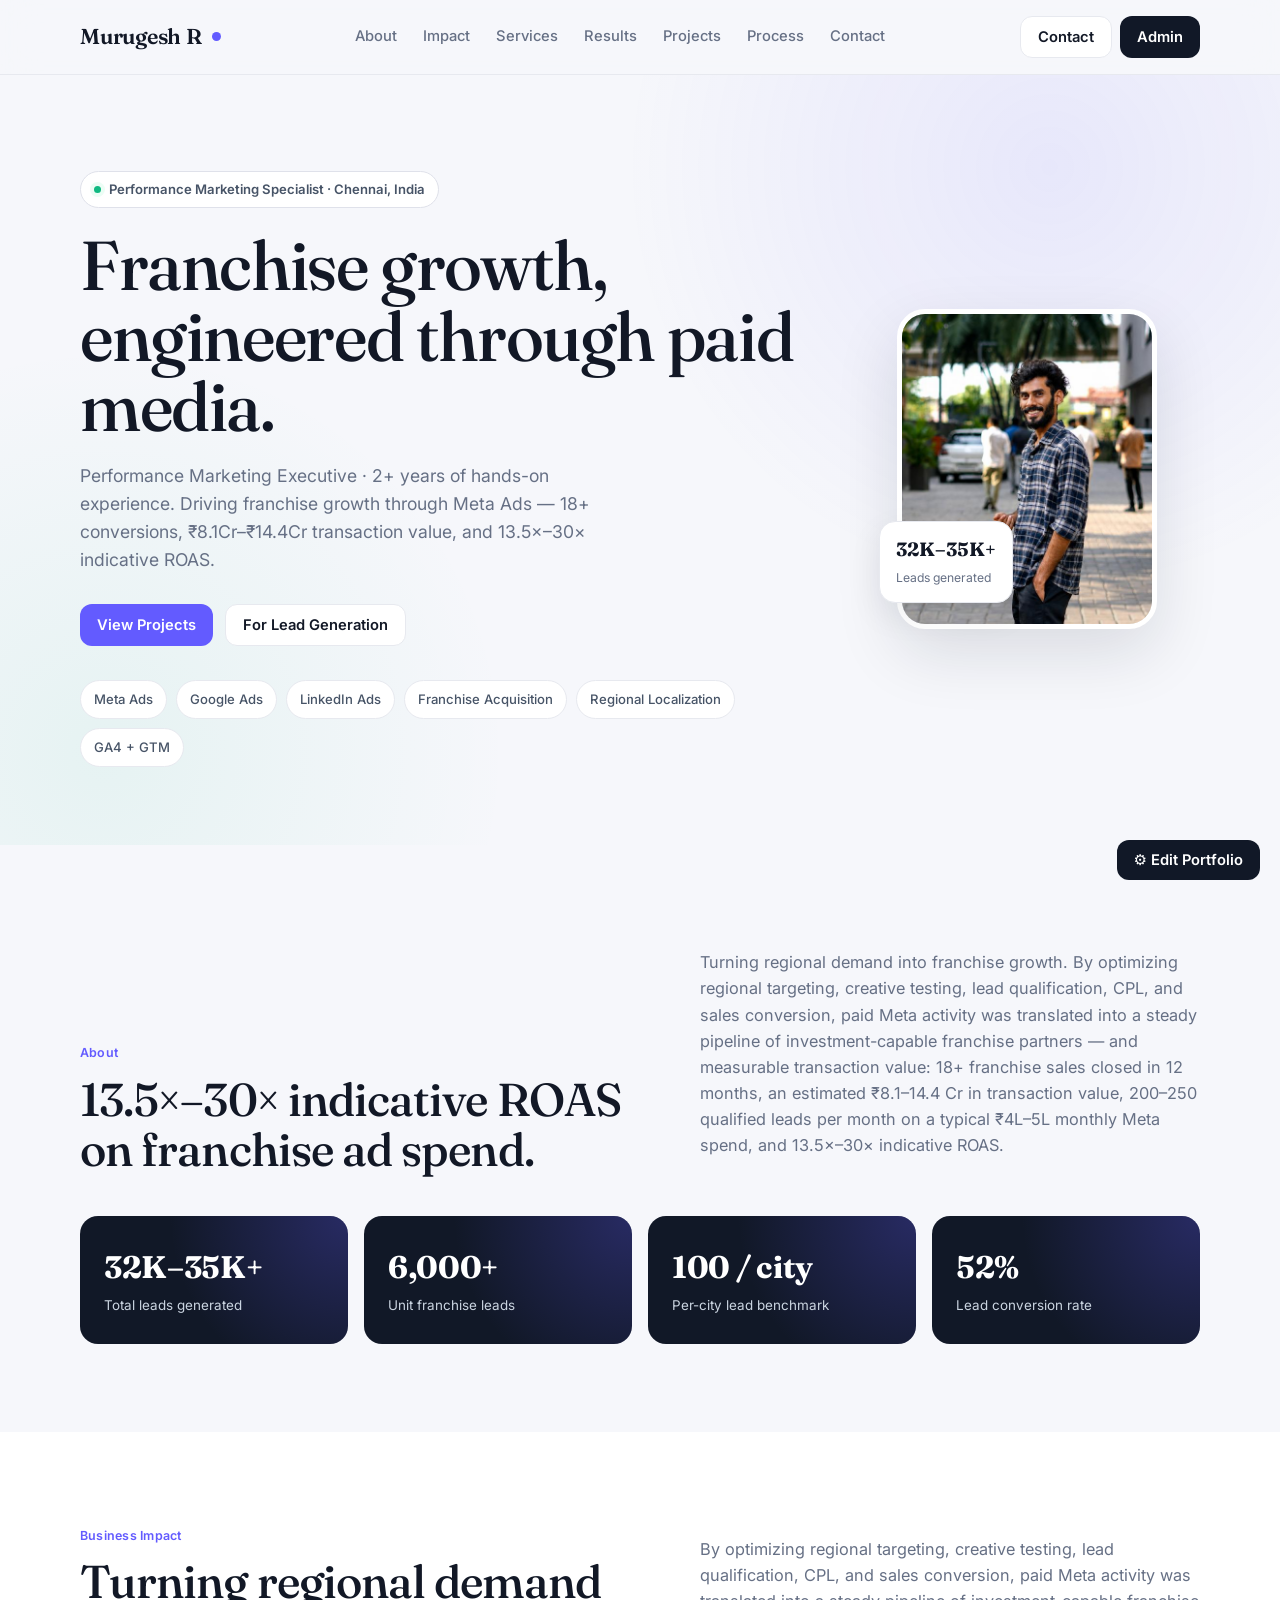
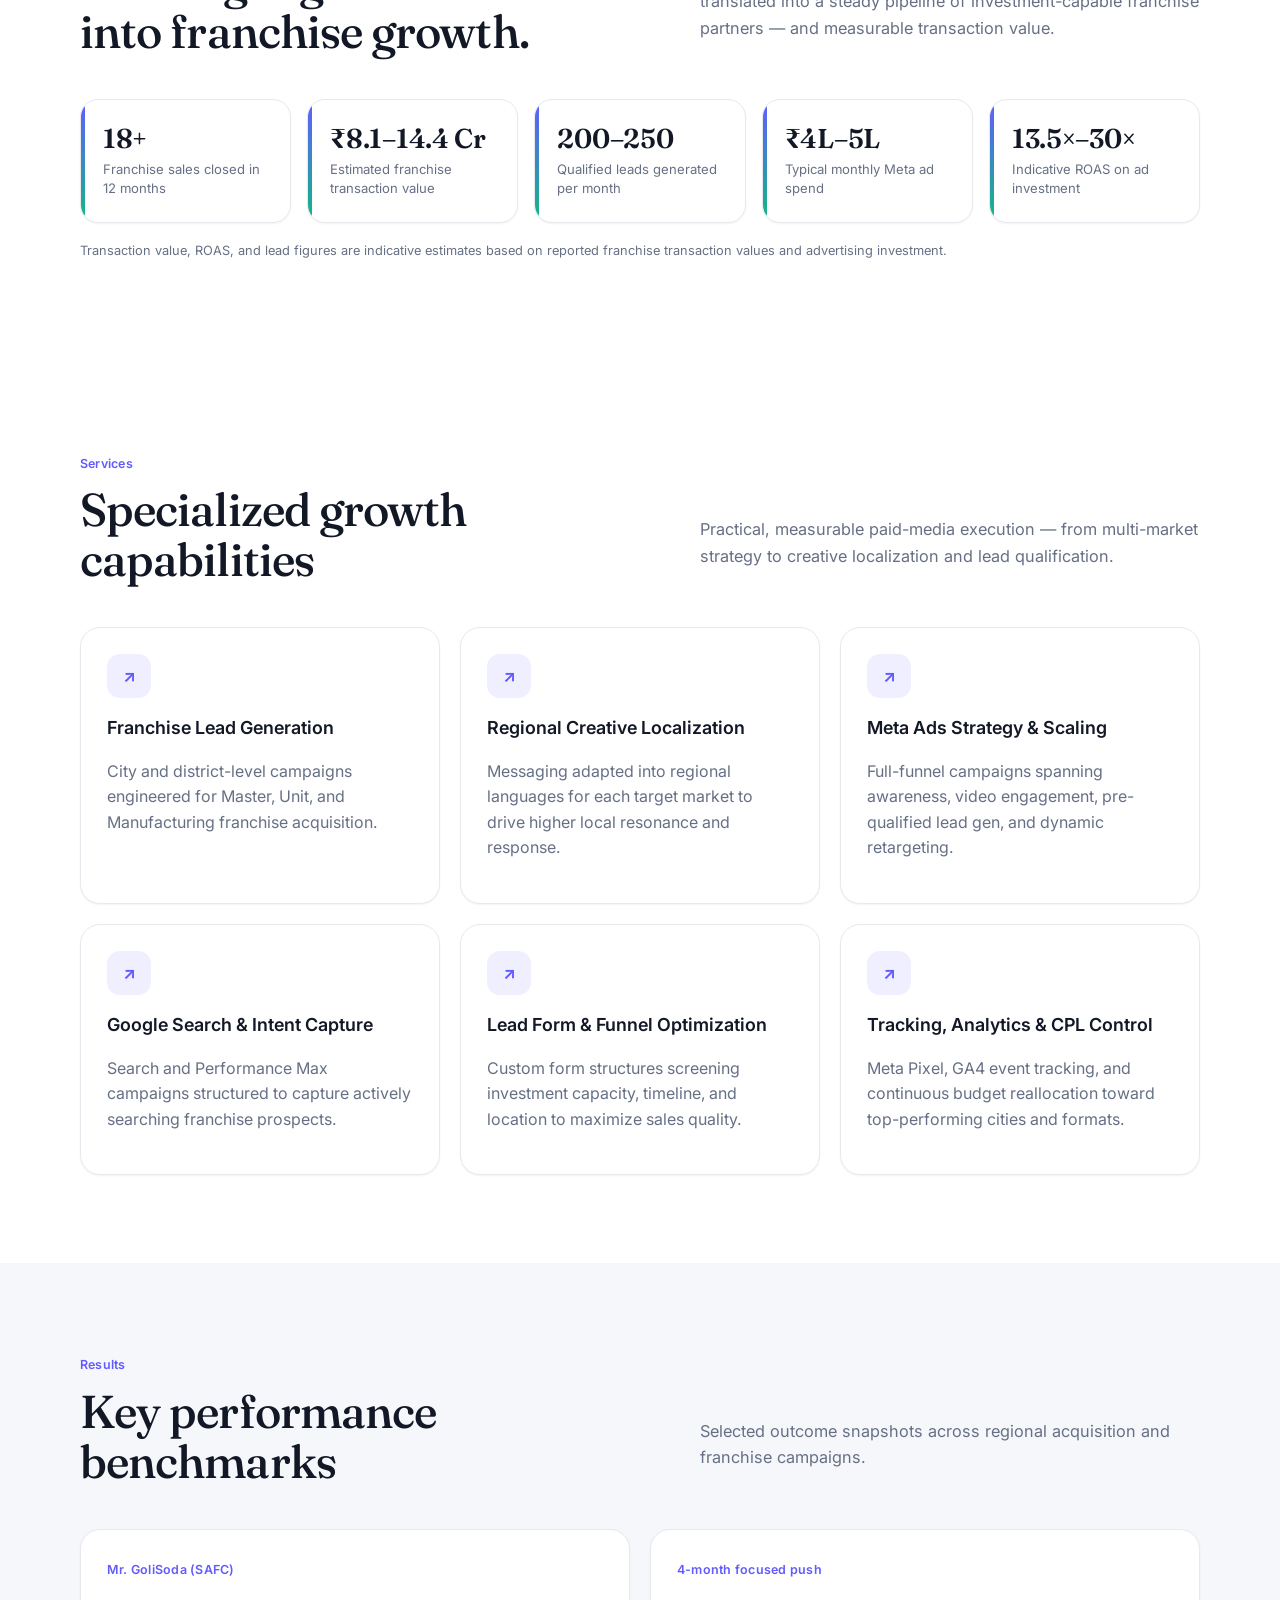
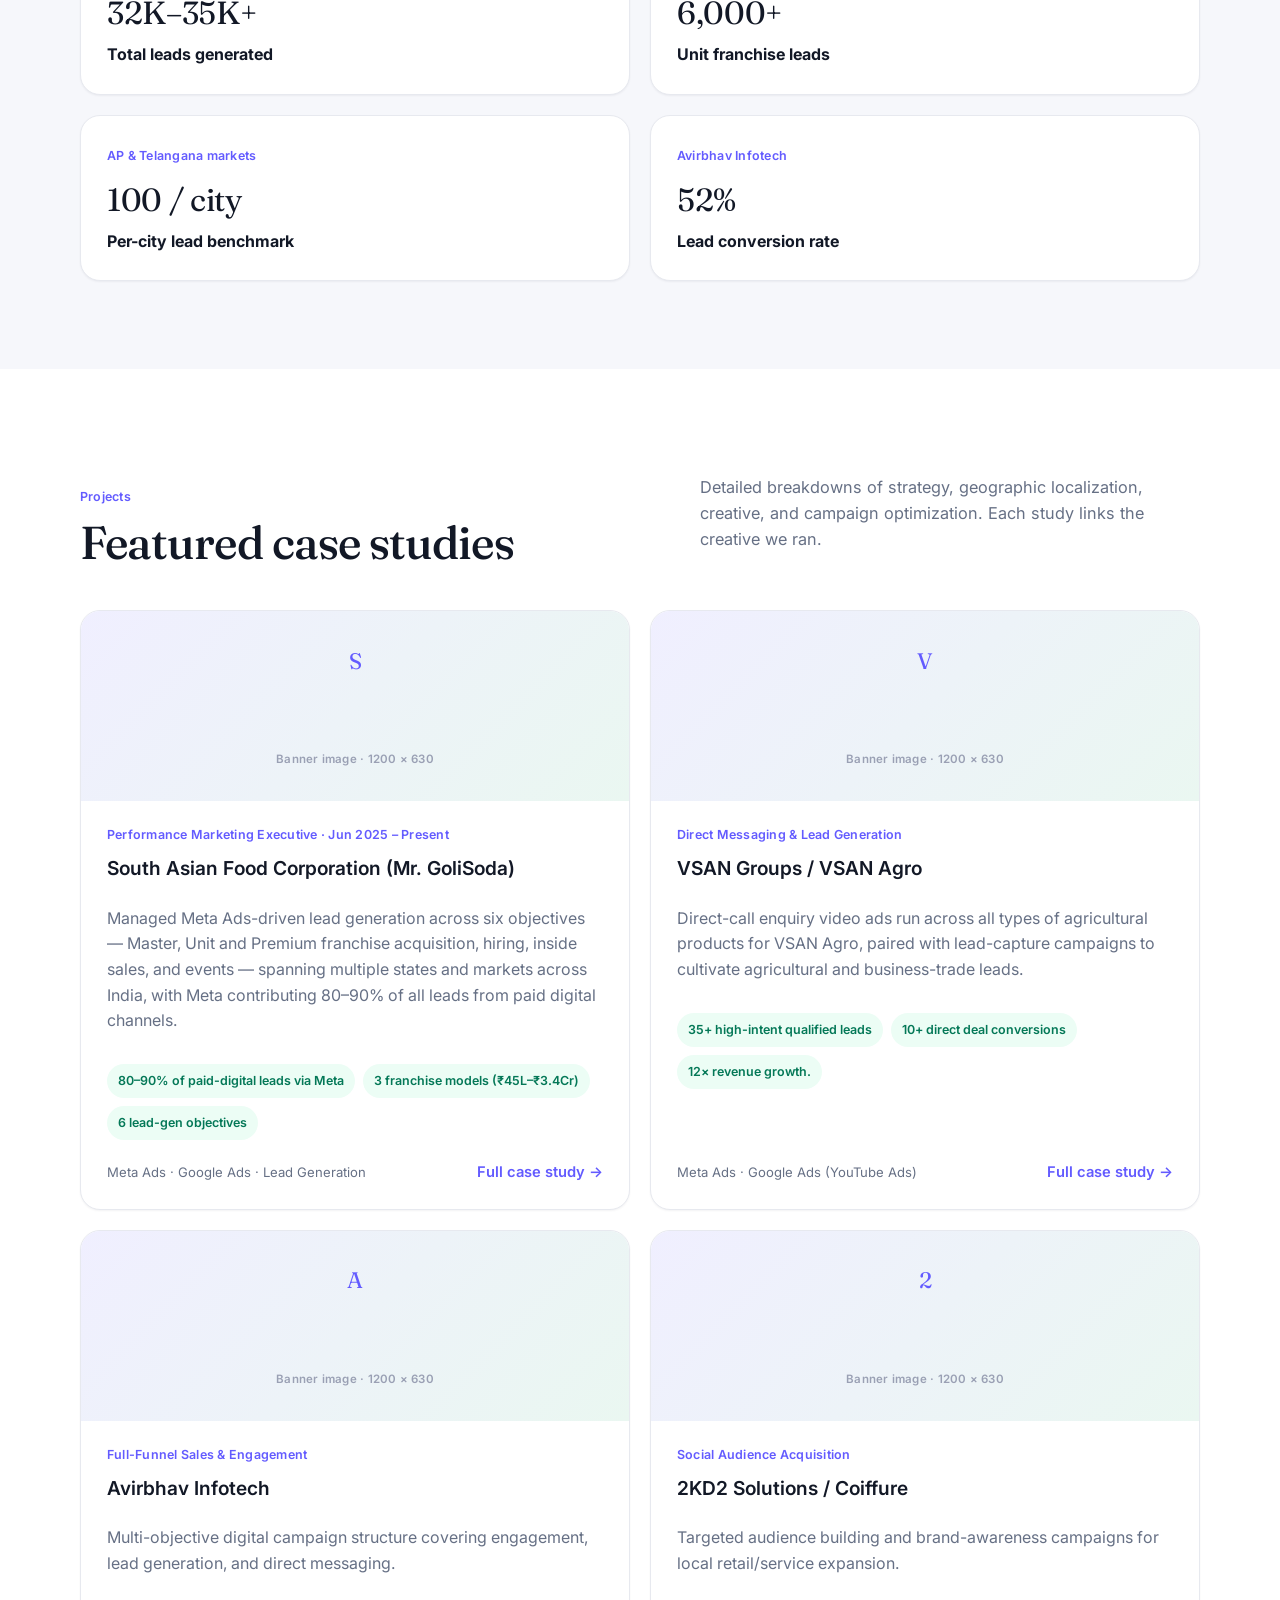
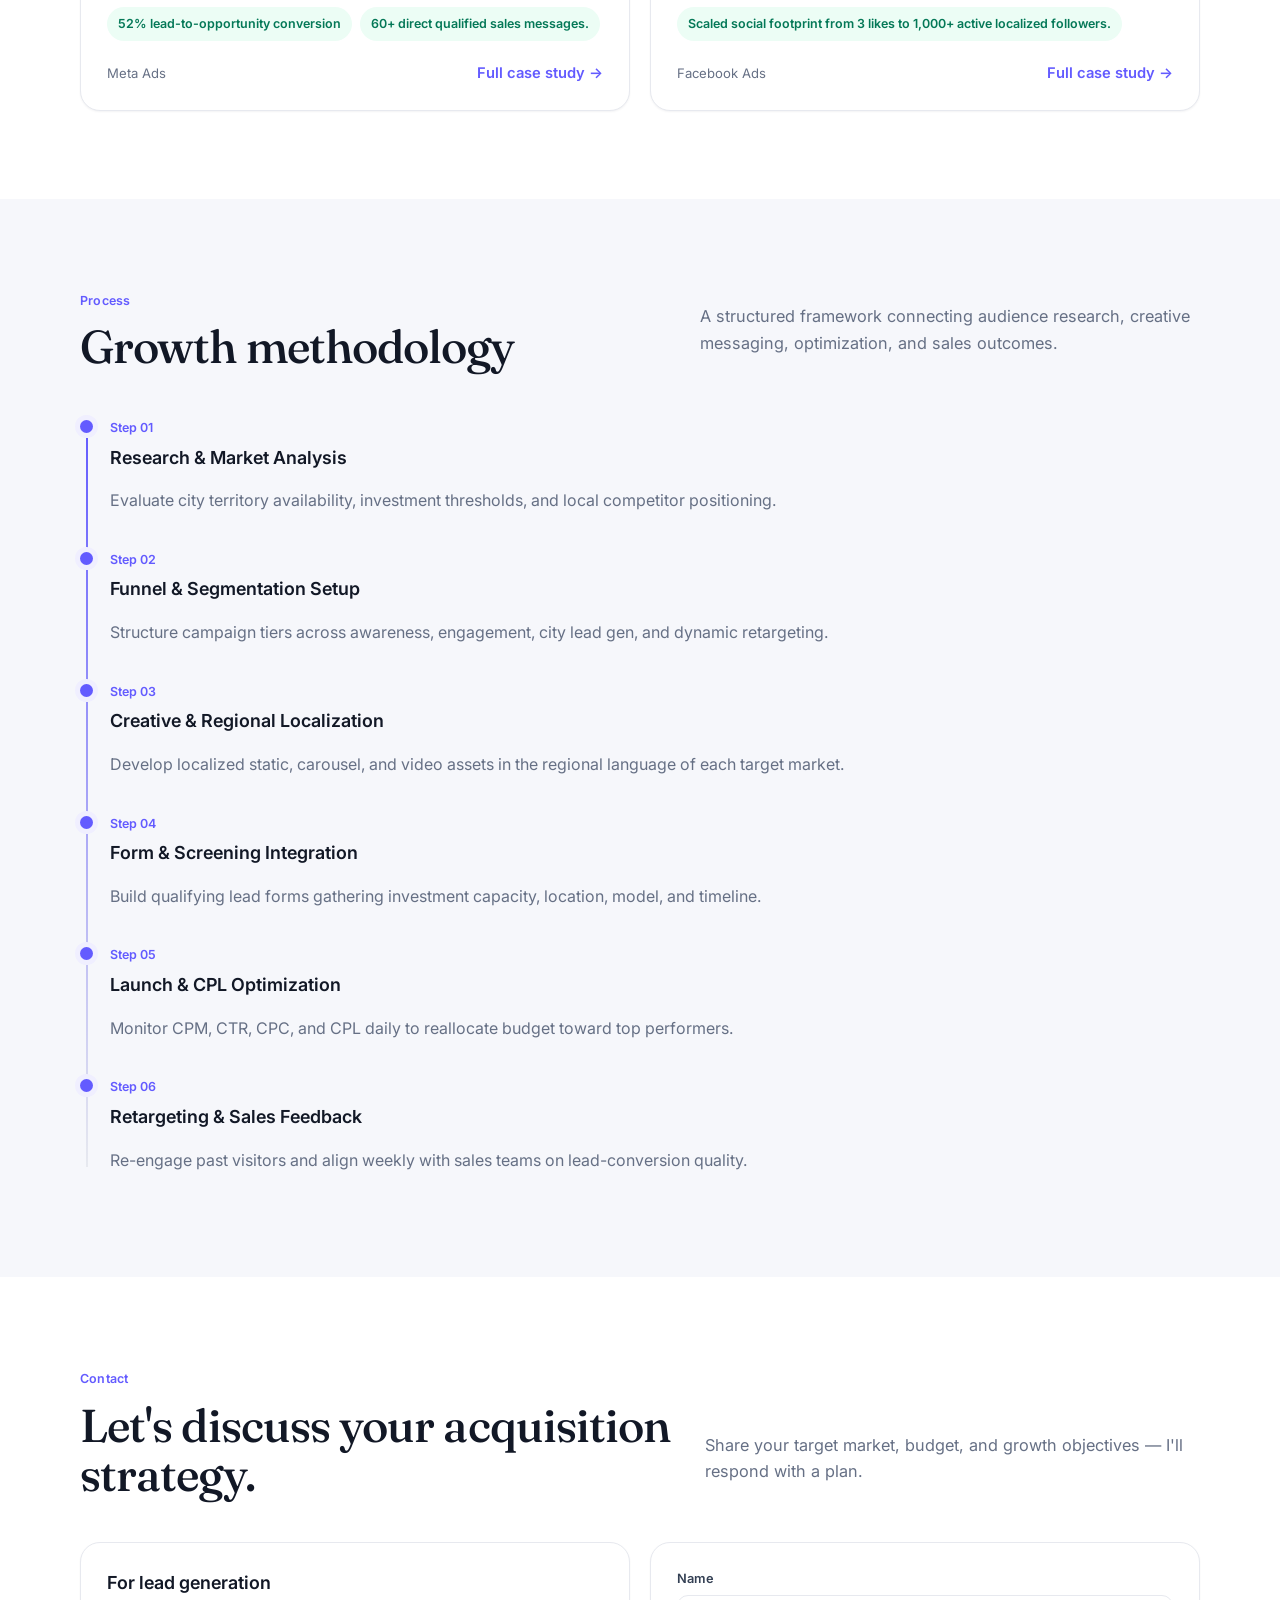
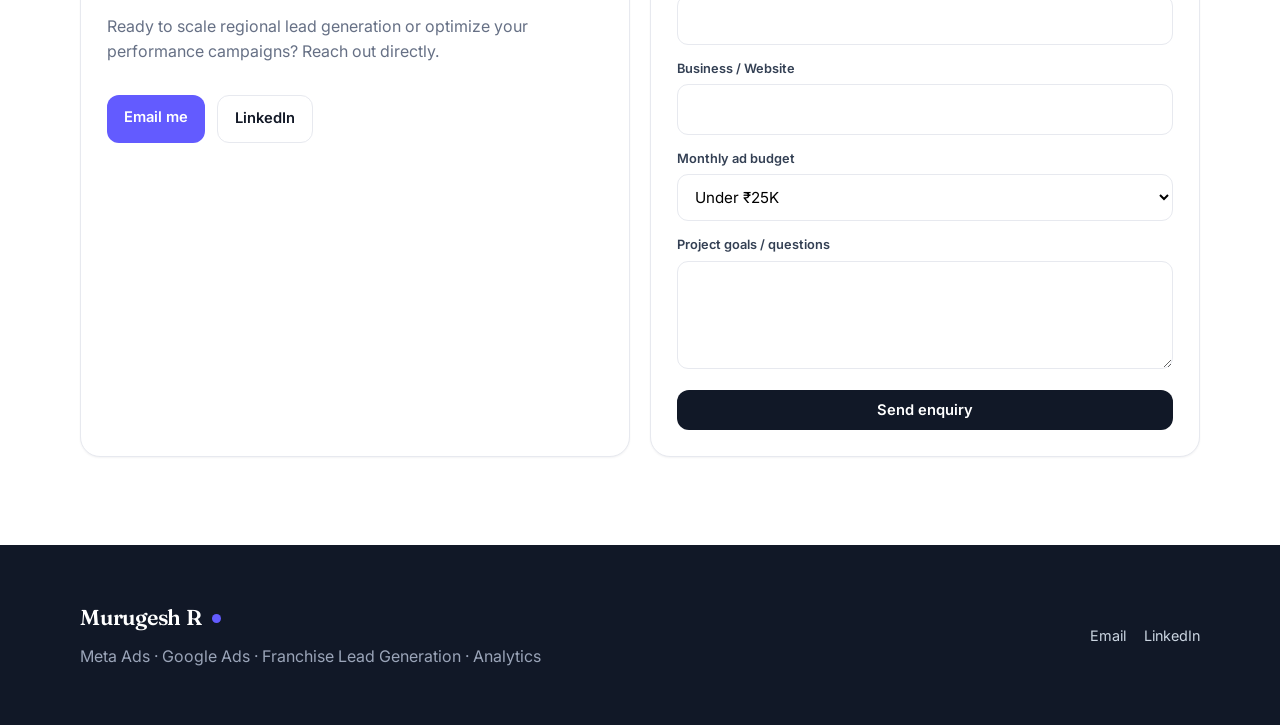
==== murugesh-portfolio.html @ 8fbdcf16 "Initial portfolio commit" ====
<!DOCTYPE html>
<html lang="en">
<head>
<meta charset="UTF-8">
<meta name="viewport" content="width=device-width, initial-scale=1.0">
<meta name="description" content="Murugesh R — Performance Marketing Specialist. Meta Ads, Google Ads, franchise lead generation, and analytics across South Asian markets.">
<title>Murugesh R — Performance Marketing Specialist</title>
<link rel="preconnect" href="https://fonts.googleapis.com">
<link rel="preconnect" href="https://fonts.gstatic.com" crossorigin>
<link href="https://fonts.googleapis.com/css2?family=Fraunces:opsz,wght@9..144,400;9..144,500;9..144,600&family=Inter:wght@400;500;600;700&display=swap" rel="stylesheet">
<style>
:root {
  --bg: #f6f7fb;
  --card: #ffffff;
  --text: #121826;
  --muted: #667085;
  --line: #e7e9ef;
  --accent: #635bff;
  --accent-soft: #f0efff;
  --accent2: #10b981;
  --accent2-soft: #ecfdf5;
  --dark: #111827;
  --shadow-sm: 0 1px 2px rgba(16,24,40,.05);
  --shadow: 0 12px 34px rgba(16,24,40,.07);
  --shadow-lg: 0 24px 64px rgba(16,24,40,.12);
  --radius: 20px;
  --radius-lg: 26px;
  --display: "Fraunces", Georgia, "Times New Roman", serif;
  --sans: "Inter", ui-sans-serif, system-ui, -apple-system, BlinkMacSystemFont, "Segoe UI", sans-serif;
}
* { box-sizing: border-box; }
html { scroll-behavior: smooth; }
body {
  margin: 0;
  font-family: var(--sans);
  background: var(--bg);
  color: var(--text);
  line-height: 1.6;
  -webkit-font-smoothing: antialiased;
  text-rendering: optimizeLegibility;
}
a { text-decoration: none; color: inherit; }
img { max-width: 100%; }
.container { width: min(1120px, 92%); margin: auto; }

/* ---------- Nav ---------- */
.nav { position: sticky; top: 0; z-index: 50; background: rgba(246,247,251,.82); backdrop-filter: blur(18px); -webkit-backdrop-filter: blur(18px); border-bottom: 1px solid var(--line); }
.navin { height: 74px; display: flex; align-items: center; justify-content: space-between; }
.brand { font-family: var(--display); font-weight: 600; font-size: 1.35rem; letter-spacing: -.01em; display: flex; align-items: center; gap: 10px; }
.brand .dot { width: 9px; height: 9px; border-radius: 50%; background: var(--accent); display: inline-block; }
.links { display: flex; gap: 26px; font-size: .92rem; color: var(--muted); font-weight: 500; }
.links a { position: relative; padding: 4px 0; }
.links a:hover { color: var(--text); }
.actions { display: flex; gap: 8px; }
.btn { border: 0; border-radius: 12px; padding: 11px 17px; font-weight: 600; font-size: .92rem; cursor: pointer; transition: transform .18s ease, box-shadow .18s ease, background .18s ease; font-family: var(--sans); }
.btn:active { transform: translateY(0); }
.primary { background: var(--dark); color: #fff; }
.primary:hover { transform: translateY(-2px); box-shadow: var(--shadow); }
.secondary { background: #fff; border: 1px solid var(--line); color: var(--text); }
.secondary:hover { border-color: #cfd3dd; transform: translateY(-2px); }
.accentbtn { background: var(--accent); color: #fff; }
.accentbtn:hover { transform: translateY(-2px); box-shadow: 0 10px 24px rgba(99,91,255,.28); }

/* ---------- Hero ---------- */
.hero { padding: 96px 0 78px; background:
  radial-gradient(circle at 82% 12%, rgba(99,91,255,.10), transparent 34%),
  radial-gradient(circle at 8% 88%, rgba(16,185,129,.07), transparent 30%); }
.hero-grid { display: grid; grid-template-columns: 1.35fr .65fr; gap: 54px; align-items: center; }
.eyebrow { display: inline-flex; align-items: center; gap: 8px; padding: 7px 13px; border: 1px solid #dfe1ea; border-radius: 999px; background: #fff; color: #475467; font-size: .82rem; font-weight: 600; }
.eyebrow .live { width: 7px; height: 7px; border-radius: 50%; background: var(--accent2); box-shadow: 0 0 0 4px var(--accent2-soft); }
.hero h1 { font-family: var(--display); font-weight: 500; font-size: clamp(2.6rem, 5.4vw, 4.4rem); line-height: 1.02; letter-spacing: -.02em; margin: 22px 0 20px; }
.hero p { max-width: 560px; color: var(--muted); font-size: 1.1rem; }
.cta { display: flex; gap: 12px; flex-wrap: wrap; margin-top: 30px; }
.trust { display: flex; gap: 9px; flex-wrap: wrap; margin-top: 34px; }
.pill { background: #fff; border: 1px solid var(--line); padding: 8px 13px; border-radius: 999px; font-size: .82rem; color: #475467; font-weight: 500; }

/* Profile photo block */
.profile-wrap { position: relative; justify-self: center; }
.profile-frame { position: relative; width: 260px; height: 320px; border-radius: 28px; overflow: hidden; box-shadow: var(--shadow-lg); border: 5px solid #fff; background: #e9ebf2; }
.profile-frame img { width: 100%; height: 100%; object-fit: cover; display: block; }
.profile-badge { position: absolute; left: -18px; bottom: 26px; background: #fff; border: 1px solid var(--line); border-radius: 16px; padding: 12px 16px; box-shadow: var(--shadow); }
.profile-badge b { display: block; font-family: var(--display); font-size: 1.2rem; }
.profile-badge span { font-size: .76rem; color: var(--muted); }
.photo-tools { position: absolute; top: 12px; right: 12px; display: none; gap: 6px; }
.photo-tools.show { display: flex; }
.icon-btn { width: 34px; height: 34px; border-radius: 10px; border: 0; background: rgba(17,24,39,.78); color: #fff; cursor: pointer; display: grid; place-items: center; font-size: .95rem; backdrop-filter: blur(4px); transition: background .18s; }
.icon-btn:hover { background: rgba(17,24,39,.95); }
.icon-btn.del:hover { background: #b42318; }

/* ---------- Sections ---------- */
.section { padding: 88px 0; }
.section.alt { background: #fff; }
.section-head { display: flex; justify-content: space-between; gap: 28px; align-items: end; margin-bottom: 42px; }
.section h2 { font-family: var(--display); font-weight: 500; font-size: clamp(1.9rem, 3.6vw, 2.9rem); line-height: 1.08; letter-spacing: -.02em; margin: 10px 0 0; }
.tag { display: inline-block; font-size: .78rem; font-weight: 600; letter-spacing: .02em; color: var(--accent); }
.section-intro { max-width: 500px; color: var(--muted); font-size: 1.02rem; }

/* Grids */
.grid { display: grid; gap: 20px; }
.grid3 { grid-template-columns: repeat(3, 1fr); }
.grid2 { grid-template-columns: repeat(2, 1fr); }
.card { background: var(--card); border: 1px solid var(--line); border-radius: var(--radius); padding: 26px; box-shadow: var(--shadow-sm); transition: box-shadow .2s ease, transform .2s ease, border-color .2s ease; }
.grid .card:hover { box-shadow: var(--shadow); }
.icon { width: 44px; height: 44px; display: grid; place-items: center; border-radius: 13px; background: var(--accent-soft); color: var(--accent); font-weight: 700; font-size: 1.05rem; margin-bottom: 16px; }
.card h3 { margin: 0 0 8px; font-size: 1.12rem; font-weight: 600; }
.muted { color: var(--muted); }

/* Stats */
.stats { display: grid; grid-template-columns: repeat(4, 1fr); gap: 16px; }
.stat { padding: 26px 24px; border-radius: 18px; background: var(--dark); color: #fff; position: relative; overflow: hidden; }
.stat:before { content: ""; position: absolute; inset: 0; background: radial-gradient(circle at 100% 0%, rgba(99,91,255,.35), transparent 60%); opacity: .8; }
.stat b { font-family: var(--display); display: block; font-size: 1.95rem; letter-spacing: -.01em; position: relative; }
.stat span { color: #cbd5e1; font-size: .84rem; position: relative; }

/* Result cards */
.result-card { text-align: left; }
.result-card .rv { font-family: var(--display); font-size: 2rem; margin: 6px 0 4px; letter-spacing: -.01em; }

/* ---------- Projects ---------- */
.project { display: flex; flex-direction: column; overflow: hidden; padding: 0; }
.project-img { width: 100%; height: 190px; object-fit: cover; display: block; background: linear-gradient(135deg, #eef0f6, #e3e6f0); }
.project-noimg { width: 100%; height: 190px; display: grid; place-items: center; background: linear-gradient(135deg, var(--accent-soft), #eaf7f1); color: var(--accent); font-family: var(--display); font-size: 1.4rem; }
.project-body { padding: 24px 26px 26px; display: flex; flex-direction: column; flex: 1; }
.project h3 { margin: 8px 0 6px; font-size: 1.2rem; font-weight: 600; }
.result-row { display: flex; flex-wrap: wrap; gap: 8px; margin: 14px 0 16px; }
.result { padding: 7px 11px; background: var(--accent2-soft); color: #047857; border-radius: 999px; font-size: .78rem; font-weight: 600; }
.creative-chips { display: flex; flex-wrap: wrap; gap: 7px; margin-bottom: 14px; }
.chip { display: inline-flex; align-items: center; gap: 5px; padding: 6px 10px; border-radius: 999px; font-size: .74rem; font-weight: 600; border: 1px solid var(--line); background: #fff; color: #475467; transition: border-color .18s, color .18s; }
.chip:hover { border-color: var(--accent); color: var(--accent); }
.chip.video { background: #fff4f4; border-color: #ffd9d9; color: #c0362e; }
.chip.image { background: var(--accent-soft); border-color: #ddd9ff; color: var(--accent); }
.chip.carousel { background: #fff8ec; border-color: #ffe6b8; color: #b7791f; }
.project-footer { margin-top: auto; display: flex; justify-content: space-between; align-items: center; gap: 12px; padding-top: 6px; }
.project-footer .ch { font-size: .82rem; color: var(--muted); }
.text-btn { border: 0; background: none; color: var(--accent); font-weight: 600; cursor: pointer; font-size: .92rem; font-family: var(--sans); padding: 0; }
.text-btn:hover { text-decoration: underline; }

/* ---------- Timeline ---------- */
.timeline { position: relative; padding-left: 30px; }
.timeline:before { content: ""; position: absolute; left: 6px; top: 6px; bottom: 6px; width: 2px; background: linear-gradient(var(--accent), var(--line)); }
.time { position: relative; margin-bottom: 32px; }
.time:last-child { margin-bottom: 0; }
.time:before { content: ""; position: absolute; left: -30px; top: 6px; width: 13px; height: 13px; border-radius: 50%; background: var(--accent); box-shadow: 0 0 0 5px var(--accent-soft); }
.time .step { font-size: .78rem; font-weight: 600; color: var(--accent); }
.time h3 { margin: 4px 0 6px; font-size: 1.12rem; font-weight: 600; }

/* ---------- Contact ---------- */
.contact-grid { display: grid; grid-template-columns: 1fr 1fr; gap: 20px; }
.form { display: grid; gap: 14px; }
.form label { font-size: .8rem; font-weight: 600; display: block; margin-bottom: 5px; color: #344054; }
.form input, .form textarea, .form select { width: 100%; padding: 12px 13px; border: 1px solid var(--line); border-radius: 11px; font: inherit; font-size: .95rem; background: #fff; transition: border-color .18s, box-shadow .18s; }
.form input:focus, .form textarea:focus, .form select:focus { outline: none; border-color: var(--accent); box-shadow: 0 0 0 3px rgba(99,91,255,.12); }
.form textarea { min-height: 108px; resize: vertical; }

/* ---------- Footer ---------- */
.footer { padding: 56px 0; background: var(--dark); color: #fff; }
.footer-top { display: flex; justify-content: space-between; align-items: center; gap: 20px; flex-wrap: wrap; }
.footer .brand { color: #fff; }
.footer .muted { color: #9aa4b8; }
.footer-links { display: flex; gap: 18px; }
.footer-links a { color: #cbd5e1; font-size: .9rem; }
.footer-links a:hover { color: #fff; }

/* ---------- Admin ---------- */
.adminbar { position: fixed; right: 20px; bottom: 20px; z-index: 80; }
.admin-panel { position: fixed; right: 20px; bottom: 78px; width: min(440px, calc(100% - 40px)); max-height: 78vh; overflow: auto; background: #fff; border: 1px solid var(--line); border-radius: 22px; box-shadow: var(--shadow-lg); padding: 20px; display: none; z-index: 79; }
.admin-panel.open { display: block; }
.admin-head { display: flex; justify-content: space-between; align-items: center; margin-bottom: 4px; }
.admin-head h3 { margin: 0; font-family: var(--display); font-weight: 600; }
.admin-section { border-top: 1px solid var(--line); padding-top: 16px; margin-top: 16px; }
.admin-section > b { font-size: .82rem; letter-spacing: .01em; color: #344054; display: block; margin-bottom: 8px; }
.edit-row { display: flex; gap: 7px; align-items: center; padding: 9px 0; border-bottom: 1px solid #f1f2f5; }
.edit-row:last-child { border-bottom: 0; }
.edit-row span { flex: 1; font-size: .88rem; overflow: hidden; text-overflow: ellipsis; white-space: nowrap; }
.small { padding: 7px 10px; font-size: .76rem; border-radius: 9px; }
.danger { color: #b42318; background: #fef3f2; border: 1px solid #fee4e2; }
.danger:hover { background: #fee4e2; }

/* ---------- Modal ---------- */
.modal { position: fixed; inset: 0; background: rgba(15,23,42,.6); display: none; align-items: flex-start; justify-content: center; padding: 40px 20px; z-index: 100; overflow-y: auto; }
.modal.open { display: flex; }
.modalbox { background: #fff; border-radius: 24px; width: min(840px, 100%); margin: auto; padding: 34px; box-shadow: var(--shadow-lg); }
.modalclose { float: right; border: 0; background: #f2f4f7; border-radius: 50%; width: 38px; height: 38px; cursor: pointer; font-size: 1.2rem; line-height: 1; color: #475467; transition: background .18s; }
.modalclose:hover { background: #e4e7ec; }
.modalbox h2 { font-family: var(--display); font-weight: 500; letter-spacing: -.01em; margin-top: 6px; }
.modalbox h3 { font-size: 1.02rem; font-weight: 600; margin: 20px 0 6px; }
.modal-hint { font-size: .8rem; color: var(--muted); margin: -4px 0 4px; }

/* Media inside modal */
.media-container { margin: 16px 0; border-radius: 16px; overflow: hidden; border: 1px solid var(--line); }
.media-container img { width: 100%; max-height: 440px; object-fit: cover; display: block; }
.media-container video, .media-container iframe { width: 100%; height: 380px; border: 0; display: block; }
.media-label { font-size: .78rem; font-weight: 600; color: var(--muted); margin: 18px 0 8px; }
.creative-links { display: flex; flex-wrap: wrap; gap: 9px; }
.creative-links a { display: inline-flex; align-items: center; gap: 6px; padding: 9px 13px; border-radius: 11px; border: 1px solid var(--line); font-size: .86rem; font-weight: 600; background: #fff; transition: border-color .18s, transform .18s; }
.creative-links a:hover { border-color: var(--accent); transform: translateY(-1px); }

/* Channel tabs */
.channel-buttons { display: flex; gap: 8px; flex-wrap: wrap; margin: 10px 0 2px; }
.channel-tabs { display: flex; gap: 7px; flex-wrap: wrap; margin: 18px 0 14px; }
.channel-tabs .active { background: var(--dark); color: #fff; }
.channel-content { background: #f8f9fc; border: 1px solid var(--line); border-radius: 16px; padding: 18px; line-height: 1.65; }
.channel-campaigns { display: flex; gap: 8px; flex-wrap: wrap; }
.channel-campaigns span { background: #fff; border: 1px solid var(--line); padding: 7px 11px; border-radius: 999px; font-size: .78rem; font-weight: 500; }

/* Dynamic creative rows in project form */
.creative-editor { border: 1px dashed var(--line); border-radius: 12px; padding: 12px; margin-bottom: 6px; }
.creative-editor .cr-row { display: flex; gap: 7px; margin-bottom: 7px; }
.creative-editor .cr-row:last-child { margin-bottom: 0; }
.creative-editor input { flex: 1; }
.creative-editor .cr-type { max-width: 130px; }
.rm-btn { border: 0; background: #fef3f2; color: #b42318; border-radius: 9px; width: 40px; cursor: pointer; font-size: 1rem; }
.rm-btn:hover { background: #fee4e2; }

hr.rule { border: 0; border-top: 1px solid var(--line); margin: 18px 0; }

/* ---------- Detailed case study (GoliSoda) ---------- */
.cs-hero { background: linear-gradient(135deg, var(--dark), #1e2740); color: #fff; border-radius: 18px; padding: 26px 28px; margin: 4px 0 22px; position: relative; overflow: hidden; }
.cs-hero:before { content: ""; position: absolute; inset: 0; background: radial-gradient(circle at 100% 0%, rgba(99,91,255,.4), transparent 55%); }
.cs-hero .tag { color: #b9b4ff; position: relative; }
.cs-hero h2 { color: #fff; margin: 8px 0 6px; position: relative; }
.cs-hero p { color: #cbd5e1; margin: 0; max-width: 560px; position: relative; font-size: .96rem; }
.cs-hero .cs-role { display: inline-flex; align-items: center; gap: 7px; font-size: .8rem; color: #e5e7eb; margin-top: 14px; position: relative; }
.cs-hero .cs-role b { color: #fff; font-weight: 600; }

.cs-metrics { display: grid; grid-template-columns: repeat(auto-fit, minmax(120px, 1fr)); gap: 12px; margin: 0 0 22px; }
.cs-metric { background: #f8f9fc; border: 1px solid var(--line); border-radius: 14px; padding: 15px 16px; }
.cs-metric b { font-family: var(--display); font-size: 1.5rem; display: block; letter-spacing: -.01em; color: var(--text); }
.cs-metric span { font-size: .78rem; color: var(--muted); }

.cs-section { margin: 26px 0 0; }
.cs-section > h3 { font-family: var(--display); font-weight: 500; font-size: 1.4rem; letter-spacing: -.01em; margin: 0 0 4px; }
.cs-section > .cs-sub { color: var(--muted); font-size: .92rem; margin: 0 0 16px; }

.cs-vertical { border: 1px solid var(--line); border-radius: 16px; padding: 20px 22px; margin-bottom: 14px; background: #fff; transition: border-color .2s, box-shadow .2s; }
.cs-vertical:hover { border-color: #d7d4ff; box-shadow: var(--shadow-sm); }
.cs-vertical .cs-vhead { display: flex; align-items: center; gap: 12px; flex-wrap: wrap; margin-bottom: 4px; }
.cs-vnum { width: 30px; height: 30px; flex: none; border-radius: 9px; background: var(--accent-soft); color: var(--accent); font-weight: 700; font-size: .9rem; display: grid; place-items: center; }
.cs-vertical h4 { margin: 0; font-size: 1.06rem; font-weight: 600; }
.cs-invest { margin-left: auto; background: var(--accent2-soft); color: #047857; font-size: .78rem; font-weight: 600; padding: 5px 11px; border-radius: 999px; }
.cs-vertical > p { color: #475467; font-size: .92rem; margin: 8px 0 0; }
.cs-vertical .cs-flow { display: inline-flex; flex-wrap: wrap; align-items: center; gap: 6px; margin-top: 14px; font-size: .78rem; }
.cs-vertical .cs-flow span { background: #f2f4f7; border: 1px solid var(--line); padding: 5px 10px; border-radius: 8px; font-weight: 500; color: #344054; }
.cs-vertical .cs-flow i { color: var(--accent); font-style: normal; font-weight: 700; }

.cs-list { list-style: none; padding: 0; margin: 12px 0 0; display: grid; gap: 7px; }
.cs-list li { position: relative; padding-left: 22px; font-size: .9rem; color: #475467; }
.cs-list li:before { content: "▹"; position: absolute; left: 0; color: var(--accent); font-weight: 700; }

.cs-cols { display: grid; grid-template-columns: 1fr 1fr; gap: 20px; }
.cs-block { background: #f8f9fc; border: 1px solid var(--line); border-radius: 14px; padding: 16px 18px; }
.cs-block h5 { margin: 0 0 8px; font-size: .82rem; font-weight: 700; letter-spacing: .03em; text-transform: uppercase; color: var(--accent); }

.cs-tags { display: flex; flex-wrap: wrap; gap: 7px; margin-top: 12px; }
.cs-tags span { background: #fff; border: 1px solid var(--line); padding: 6px 11px; border-radius: 999px; font-size: .78rem; color: #475467; font-weight: 500; }

.cs-framework { counter-reset: fw; display: grid; gap: 10px; margin-top: 4px; }
.cs-fw { display: flex; gap: 14px; align-items: flex-start; padding: 14px 16px; border: 1px solid var(--line); border-radius: 13px; background: #fff; }
.cs-fw:before { counter-increment: fw; content: counter(fw, decimal-leading-zero); font-family: var(--display); font-size: 1.15rem; color: var(--accent); flex: none; min-width: 32px; }
.cs-fw h5 { margin: 0 0 2px; font-size: .98rem; font-weight: 600; }
.cs-fw p { margin: 0; font-size: .86rem; color: var(--muted); }

@media (max-width: 640px) {
  .cs-cols { grid-template-columns: 1fr; }
  .cs-invest { margin-left: 0; }
}

/* Featured impact block */
.cs-impact { background: linear-gradient(135deg, #101828, #1c2540); border-radius: 18px; padding: 28px 28px 24px; margin: 26px 0 0; color: #fff; position: relative; overflow: hidden; }
.cs-impact:before { content: ""; position: absolute; inset: 0; background: radial-gradient(circle at 8% 100%, rgba(16,185,129,.28), transparent 45%), radial-gradient(circle at 100% 0%, rgba(99,91,255,.32), transparent 50%); }
.cs-impact .tag { color: #9be8c9; position: relative; }
.cs-impact h3 { font-family: var(--display); font-weight: 500; font-size: clamp(1.5rem, 3vw, 2rem); letter-spacing: -.01em; color: #fff; margin: 8px 0 18px; position: relative; }
.cs-impact-grid { display: grid; grid-template-columns: repeat(auto-fit, minmax(150px, 1fr)); gap: 14px; position: relative; }
.cs-impact-card { background: rgba(255,255,255,.06); border: 1px solid rgba(255,255,255,.12); border-radius: 14px; padding: 18px; backdrop-filter: blur(4px); }
.cs-impact-card b { font-family: var(--display); font-size: 1.65rem; display: block; letter-spacing: -.01em; line-height: 1.1; }
.cs-impact-card span { font-size: .82rem; color: #cbd5e1; display: block; margin-top: 5px; }
.cs-impact-note { position: relative; margin: 16px 0 0; font-size: .8rem; color: #94a3b8; }
.cs-impact-lead { position: relative; color: #e2e8f0; font-size: .96rem; margin: 0 0 18px; max-width: 620px; }

/* Business Impact section (page-level) */
.impact-grid { display: grid; grid-template-columns: repeat(5, 1fr); gap: 16px; }
.impact-card { position: relative; overflow: hidden; background: var(--card); border: 1px solid var(--line); border-radius: 18px; padding: 24px 22px; box-shadow: var(--shadow-sm); transition: transform .2s ease, box-shadow .2s ease, border-color .2s ease; }
.impact-card:hover { transform: translateY(-3px); box-shadow: var(--shadow); border-color: #d7d4ff; }
.impact-card:before { content: ""; position: absolute; left: 0; top: 0; bottom: 0; width: 4px; background: linear-gradient(var(--accent), var(--accent2)); }
.impact-card .iv { font-family: var(--display); font-weight: 600; font-size: 1.7rem; letter-spacing: -.01em; line-height: 1.05; color: var(--text); }
.impact-card .il { font-size: .82rem; color: var(--muted); margin-top: 7px; line-height: 1.45; }
.impact-note { color: var(--muted); font-size: .8rem; margin-top: 18px; }
@media (max-width: 1000px) { .impact-grid { grid-template-columns: repeat(2, 1fr); } }
@media (max-width: 560px) { .impact-grid { grid-template-columns: 1fr; } }

/* Project banner placeholder — shows recommended image size */
.project-noimg { flex-direction: column; gap: 6px; text-align: center; }
.project-noimg .ph-dim { font-family: var(--sans); font-size: .72rem; font-weight: 600; color: #9aa0b4; letter-spacing: .02em; }

@media (max-width: 900px) {
  .hero-grid { grid-template-columns: 1fr; gap: 40px; }
  .profile-wrap { justify-self: start; }
}
@media (max-width: 820px) {
  .links { display: none; }
  .grid3, .grid2, .stats, .contact-grid { grid-template-columns: 1fr; }
  .hero { padding: 60px 0 56px; }
  .section { padding: 62px 0; }
  .section-head { display: block; }
  .section-intro { margin-top: 12px; }
  .navin { height: 64px; }
  .modalbox { padding: 24px; }
}
</style>
</head>
<body>

<header class="nav"><div class="container navin">
  <a class="brand" href="#home">Murugesh R <span class="dot"></span></a>
  <nav class="links">
    <a href="#about">About</a>
    <a href="#impact">Impact</a>
    <a href="#services">Services</a>
    <a href="#results">Results</a>
    <a href="#work">Projects</a>
    <a href="#process">Process</a>
    <a href="#contact">Contact</a>
  </nav>
  <div class="actions">
    <button class="btn secondary" onclick="scrollToId('contact')">Contact</button>
    <button class="btn primary" onclick="toggleAdmin()">Admin</button>
  </div>
</div></header>

<main>
<!-- HERO -->
<section class="hero" id="home"><div class="container">
  <div class="hero-grid">
    <div>
      <span class="eyebrow"><span class="live"></span> Performance Marketing Specialist · Chennai, India</span>
      <h1 id="heroTitle"></h1>
      <p id="heroSummary"></p>
      <div class="cta">
        <button class="btn accentbtn" onclick="scrollToId('work')">View Projects</button>
        <button class="btn secondary" onclick="scrollToId('contact')">For Lead Generation</button>
      </div>
      <div class="trust" id="heroPills"></div>
    </div>
    <div class="profile-wrap">
      <div class="profile-frame">
        <img id="profileImg" alt="Murugesh R">
        <div class="photo-tools" id="photoTools">
          <button class="icon-btn" title="Edit photo" onclick="editPhoto()">✎</button>
          <button class="icon-btn del" title="Delete photo" onclick="deletePhoto()">🗑</button>
        </div>
      </div>
      <div class="profile-badge">
        <b id="badgeMetric">35K+</b>
        <span>Leads generated</span>
      </div>
    </div>
  </div>
</div></section>

<!-- ABOUT -->
<section class="section" id="about"><div class="container">
  <div class="section-head">
    <div><span class="tag">About</span><h2>13.5×–30× indicative ROAS on franchise ad spend.</h2></div>
    <p class="section-intro" id="aboutText"></p>
  </div>
  <div class="stats" id="stats"></div>
</div></section>

<!-- BUSINESS IMPACT -->
<section class="section alt" id="impact"><div class="container">
  <div class="section-head">
    <div><span class="tag">Business Impact</span><h2>Turning regional demand into franchise growth.</h2></div>
    <p class="section-intro">By optimizing regional targeting, creative testing, lead qualification, CPL, and sales conversion, paid Meta activity was translated into a steady pipeline of investment-capable franchise partners — and measurable transaction value.</p>
  </div>
  <div class="impact-grid" id="impactGrid"></div>
  <p class="impact-note">Transaction value, ROAS, and lead figures are indicative estimates based on reported franchise transaction values and advertising investment.</p>
</div></section>

<!-- SERVICES -->
<section class="section alt" id="services"><div class="container">
  <div class="section-head">
    <div><span class="tag">Services</span><h2>Specialized growth capabilities</h2></div>
    <p class="section-intro">Practical, measurable paid-media execution — from multi-market strategy to creative localization and lead qualification.</p>
  </div>
  <div class="grid grid3" id="servicesGrid"></div>
</div></section>

<!-- RESULTS -->
<section class="section" id="results"><div class="container">
  <div class="section-head">
    <div><span class="tag">Results</span><h2>Key performance benchmarks</h2></div>
    <p class="section-intro">Selected outcome snapshots across regional acquisition and franchise campaigns.</p>
  </div>
  <div class="grid grid2" id="resultsGrid"></div>
</div></section>

<!-- PROJECTS -->
<section class="section alt" id="work"><div class="container">
  <div class="section-head">
    <div><span class="tag">Projects</span><h2>Featured case studies</h2></div>
    <p class="section-intro">Detailed breakdowns of strategy, geographic localization, creative, and campaign optimization. Each study links the creative we ran.</p>
  </div>
  <div class="grid grid2" id="projectsGrid"></div>
</div></section>

<!-- PROCESS -->
<section class="section" id="process"><div class="container">
  <div class="section-head">
    <div><span class="tag">Process</span><h2>Growth methodology</h2></div>
    <p class="section-intro">A structured framework connecting audience research, creative messaging, optimization, and sales outcomes.</p>
  </div>
  <div class="timeline" id="processGrid"></div>
</div></section>

<!-- CONTACT -->
<section class="section alt" id="contact"><div class="container">
  <div class="section-head">
    <div><span class="tag">Contact</span><h2>Let's discuss your acquisition strategy.</h2></div>
    <p class="section-intro">Share your target market, budget, and growth objectives — I'll respond with a plan.</p>
  </div>
  <div class="contact-grid">
    <div class="card">
      <h3>For lead generation</h3>
      <p class="muted">Ready to scale regional lead generation or optimize your performance campaigns? Reach out directly.</p>
      <div class="cta">
        <a id="emailLink" class="btn accentbtn" href="#">Email me</a>
        <a id="linkedinLink" class="btn secondary" href="#" target="_blank" rel="noopener">LinkedIn</a>
      </div>
    </div>
    <div class="card">
      <form class="form" onsubmit="submitLead(event)">
        <div><label>Name</label><input id="leadName" required></div>
        <div><label>Business / Website</label><input id="leadBusiness"></div>
        <div><label>Monthly ad budget</label>
          <select id="leadBudget">
            <option>Under ₹25K</option><option>₹25K–₹50K</option><option>₹50K–₹1L</option><option>₹1L–₹5L</option><option>₹5L+</option>
          </select>
        </div>
        <div><label>Project goals / questions</label><textarea id="leadMessage" required></textarea></div>
        <button class="btn primary">Send enquiry</button>
      </form>
    </div>
  </div>
</div></section>
</main>

<footer class="footer"><div class="container">
  <div class="footer-top">
    <div>
      <div class="brand" id="footerName">Murugesh R <span class="dot"></span></div>
      <p class="muted" style="margin:8px 0 0;">Meta Ads · Google Ads · Franchise Lead Generation · Analytics</p>
    </div>
    <div class="footer-links">
      <a id="footerEmail" href="#">Email</a>
      <a id="footerLinkedin" href="#" target="_blank" rel="noopener">LinkedIn</a>
    </div>
  </div>
</div></footer>

<!-- ADMIN -->
<div class="adminbar"><button class="btn primary" onclick="toggleAdmin()">⚙ Edit Portfolio</button></div>
<aside class="admin-panel" id="adminPanel">
  <div class="admin-head"><h3>Portfolio Admin</h3><button class="btn small secondary" onclick="toggleAdmin()">Close</button></div>
  <p class="muted" style="font-size:.82rem;">Manage every section. Changes save automatically to this browser.</p>
  <div class="admin-section"><button class="btn primary" style="width:100%;" onclick="editProfile()">Edit profile & photo</button></div>
  <div class="admin-section"><b>Skills</b><div id="adminPills"></div><button class="btn small secondary" style="margin-top:8px;" onclick="addPill()">＋ Add skill</button></div>
  <div class="admin-section"><b>Services</b><div id="adminServices"></div><button class="btn small secondary" style="margin-top:8px;" onclick="addService()">＋ Add service</button></div>
  <div class="admin-section"><b>Case studies / projects</b><div id="adminProjects"></div><button class="btn accentbtn small" style="margin-top:8px;" onclick="addProject()">＋ Add project</button></div>
  <div class="admin-section"><b>Results & metrics</b><div id="adminResults"></div><button class="btn small secondary" style="margin-top:8px;" onclick="addResult()">＋ Add metric</button></div>
  <div class="admin-section"><b>Process steps</b><div id="adminProcess"></div><button class="btn small secondary" style="margin-top:8px;" onclick="addProcess()">＋ Add step</button></div>
  <div class="admin-section"><button class="btn small danger" style="width:100%;" onclick="resetData()">Reset to default content</button></div>
</aside>

<div class="modal" id="modal"><div class="modalbox"><button class="modalclose" onclick="closeModal()">×</button><div id="modalContent"></div></div></div>

<script>
const DEFAULT_PHOTO = "[data-uri]";

const defaultData = {
 profile: {
  name: "Murugesh R",
  title: "Franchise growth, engineered through paid media.",
  summary: "Performance Marketing Executive · 2+ years of hands-on experience. Driving franchise growth through Meta Ads — 18+ conversions, ₹8.1Cr–₹14.4Cr transaction value, and 13.5×–30× indicative ROAS.",
  about: "Turning regional demand into franchise growth. By optimizing regional targeting, creative testing, lead qualification, CPL, and sales conversion, paid Meta activity was translated into a steady pipeline of investment-capable franchise partners — and measurable transaction value: 18+ franchise sales closed in 12 months, an estimated ₹8.1–14.4 Cr in transaction value, 200–250 qualified leads per month on a typical ₹4L–5L monthly Meta spend, and 13.5×–30× indicative ROAS.",
  email: "rmurugesh126@gmail.com",
  linkedin: "https://www.linkedin.com/in/murugesh16/",
  photo: DEFAULT_PHOTO
 },
 pills: ["Meta Ads", "Google Ads", "LinkedIn Ads", "Franchise Acquisition", "Regional Localization", "GA4 + GTM"],
 services: [
  { id: 1, title: "Franchise Lead Generation", desc: "City and district-level campaigns engineered for Master, Unit, and Manufacturing franchise acquisition." },
  { id: 2, title: "Regional Creative Localization", desc: "Messaging adapted into regional languages for each target market to drive higher local resonance and response." },
  { id: 3, title: "Meta Ads Strategy & Scaling", desc: "Full-funnel campaigns spanning awareness, video engagement, pre-qualified lead gen, and dynamic retargeting." },
  { id: 4, title: "Google Search & Intent Capture", desc: "Search and Performance Max campaigns structured to capture actively searching franchise prospects." },
  { id: 5, title: "Lead Form & Funnel Optimization", desc: "Custom form structures screening investment capacity, timeline, and location to maximize sales quality." },
  { id: 6, title: "Tracking, Analytics & CPL Control", desc: "Meta Pixel, GA4 event tracking, and continuous budget reallocation toward top-performing cities and formats." }
 ],
 results: [
  { id: 1, value: "32K–35K+", label: "Total leads generated", detail: "Mr. GoliSoda (SAFC)" },
  { id: 2, value: "6,000+", label: "Unit franchise leads", detail: "4-month focused push" },
  { id: 3, value: "100 / city", label: "Per-city lead benchmark", detail: "AP & Telangana markets" },
  { id: 4, value: "52%", label: "Lead conversion rate", detail: "Avirbhav Infotech" }
 ],
 impact: [
  { id: 1, value: "18+", label: "Franchise sales closed in 12 months" },
  { id: 2, value: "₹8.1–14.4 Cr", label: "Estimated franchise transaction value" },
  { id: 3, value: "200–250", label: "Qualified leads generated per month" },
  { id: 4, value: "₹4L–5L", label: "Typical monthly Meta ad spend" },
  { id: 5, value: "13.5×–30×", label: "Indicative ROAS on ad investment" }
 ],
 projects: [
  {
   id: 1,
   client: "South Asian Food Corporation (Mr. GoliSoda)",
   category: "Performance Marketing Executive · Jun 2025 – Present",
   channels: "Meta Ads · Google Ads · Lead Generation",
   imageUrl: "",
   videoUrl: "",
   creatives: [],
   detailed: true,
   summary: "Managed Meta Ads-driven lead generation across six objectives — Master, Unit and Premium franchise acquisition, hiring, inside sales, and events — spanning multiple states and markets across India, with Meta contributing 80–90% of all leads from paid digital channels.",
   challenge: "Generate commercially relevant, investment-capable enquiries at scale across very different investment tiers and objectives, while balancing lead volume, CPL, and lead quality against continuous sales-team feedback.",
   approach: "Structured campaigns around specific cities and market opportunities rather than broad state-level targeting, with separate targeting, creative, and lead-form strategies per franchise model, role, and objective — optimizing along Reach → Leads → CPL → Lead Quality → Sales Follow-up → Qualified Opportunity.",
   responsibilities: "Campaign strategy, regional targeting, audience segmentation, creative testing, lead-form optimization, budget management, CPL monitoring, lead qualification, performance analysis, and sales-feedback integration.",
   results: "80–90% of paid-digital leads via Meta · 3 franchise models (₹45L–₹3.4Cr) · 6 lead-gen objectives · 6+ states covered · Full strategy-to-optimization ownership."
  },
  {
   id: 2,
   client: "VSAN Groups / VSAN Agro",
   category: "Direct Messaging & Lead Generation",
   channels: "Meta Ads · Google Ads (YouTube Ads)",
   imageUrl: "",
   videoUrl: "",
   creatives: [],
   summary: "Direct-call enquiry video ads run across all types of agricultural products for VSAN Agro, paired with lead-capture campaigns to cultivate agricultural and business-trade leads.",
   challenge: "Generate real-time direct inquiries while increasing final deal-conversion efficiency.",
   approach: "Direct-response WhatsApp campaigns paired with audience segmentation and engagement retargeting.",
   responsibilities: "WhatsApp campaign architecture, audience targeting, ad-copy creative, and conversion optimization. Social media handling (YouTube, LinkedIn, Instagram) and creative generation.",
   results: "35+ high-intent qualified leads · 10+ direct deal conversions · 12× revenue growth."
  },
  {
   id: 3,
   client: "Avirbhav Infotech",
   category: "Full-Funnel Sales & Engagement",
   channels: "Meta Ads",
   imageUrl: "",
   videoUrl: "",
   creatives: [],
   summary: "Multi-objective digital campaign structure covering engagement, lead generation, and direct messaging.",
   challenge: "Filter out broad informational traffic and prioritize prospects ready for technical services.",
   approach: "Objective-based campaign segmentation, interactive lead forms, and direct-message flows.",
   responsibilities: "Campaign setup, audience segmentation, ad copy, and sales-qualification optimization.",
   results: "52% lead-to-opportunity conversion · 60+ direct qualified sales messages."
  },
  {
   id: 4,
   client: "2KD2 Solutions / Coiffure",
   category: "Social Audience Acquisition",
   channels: "Facebook Ads",
   imageUrl: "",
   videoUrl: "",
   creatives: [],
   summary: "Targeted audience building and brand-awareness campaigns for local retail/service expansion.",
   challenge: "Establish initial brand presence and grow engagement from a zero-base audience.",
   approach: "Content engagement campaigns, localized audience targeting, and brand-awareness placements.",
   responsibilities: "Content strategy, campaign execution, audience-growth monitoring.",
   results: "Scaled social footprint from 3 likes to 1,000+ active localized followers."
  }
 ],
 process: [
  { id: 1, title: "Research & Market Analysis", desc: "Evaluate city territory availability, investment thresholds, and local competitor positioning." },
  { id: 2, title: "Funnel & Segmentation Setup", desc: "Structure campaign tiers across awareness, engagement, city lead gen, and dynamic retargeting." },
  { id: 3, title: "Creative & Regional Localization", desc: "Develop localized static, carousel, and video assets in the regional language of each target market." },
  { id: 4, title: "Form & Screening Integration", desc: "Build qualifying lead forms gathering investment capacity, location, model, and timeline." },
  { id: 5, title: "Launch & CPL Optimization", desc: "Monitor CPM, CTR, CPC, and CPL daily to reallocate budget toward top performers." },
  { id: 6, title: "Retargeting & Sales Feedback", desc: "Re-engage past visitors and align weekly with sales teams on lead-conversion quality." }
 ]
};

const goliSodaDetails = {
 google: {
  title: "Google Ads Strategy", subtitle: "Intent Capture & Franchise Search",
  tabs: [
   ["Search Campaigns", "High-intent search campaigns targeting users actively querying business opportunities, franchise availability, and beverage investments."],
   ["Performance Max", "Cross-network assets combining search, display, and YouTube to capture prospect interest across the decision journey."],
   ["Optimization", "Weekly search-term cleanup, exact-match keyword scaling, and conversion tracking aligned with CRM sales milestones."]
  ]
 },
 meta: {
  title: "Meta Ads Strategy", subtitle: "Primary Lead Acquisition Engine",
  tabs: [
   ["Campaign Architecture", "Cold-audience awareness → engagement videos → lead-gen forms → dynamic retargeting → sales qualification."],
   ["Franchise Models", "Custom messaging paths for accessible Unit franchises vs. high-capital Master / Manufacturing territory ownership."],
   ["Regional Languages", "Native conversational copy written in the regional language of each target market for stronger local resonance."],
   ["City Expansion", "Targeted city campaigns answering 'Is Mr. GoliSoda available in my city?' across TN, KA, AP, TS, MH, and expansion zones."]
  ],
  campaigns: ["Unit Franchise Acquisition", "Master Franchise Acquisition", "City-Specific Lead Gen", "District Growth", "Retargeting & Form Openers", "Hiring & Recruitment"]
 },
 linkedin: {
  title: "LinkedIn Ads Strategy", subtitle: "Talent Acquisition & Business Recruitment",
  tabs: [
   ["Targeting", "Professional profile targeting focused on sales managers, regional franchise directors, and business-development leads."],
   ["Execution", "Recruitment-led messaging paired with candidate-screening forms to support internal corporate team expansion."]
  ]
 }
};

const STORAGE_KEY = "murugeshPortfolioPro";
let data = load();

function load() {
 try {
   const saved = JSON.parse(localStorage.getItem(STORAGE_KEY));
   if (!saved) return structuredClone(defaultData);
   // migrate: ensure every project has a creatives array & photo exists
   saved.projects = (saved.projects || []).map(p => ({ ...p, creatives: Array.isArray(p.creatives) ? p.creatives : [] }));
   if (!saved.profile.photo) saved.profile.photo = DEFAULT_PHOTO;
   if (!Array.isArray(saved.impact)) saved.impact = structuredClone(defaultData.impact);
   return saved;
 } catch (e) { return structuredClone(defaultData); }
}

const $ = id => document.getElementById(id);
function save() { try { localStorage.setItem(STORAGE_KEY, JSON.stringify(data)); } catch(e){ alert("Couldn't save — storage may be full (large images)."); } render(); renderAdmin(); }
function esc(s) { return String(s??"").replace(/[&<>"']/g, m => ({"&":"&amp;","<":"&lt;",">":"&gt;",'"':"&quot;","'":"&#039;"}[m])); }
function scrollToId(id) { $(id)?.scrollIntoView({ behavior: "smooth" }); }
function firstMetric() { const r = data.results[0]; return r ? r.value : ""; }

function renderVideoEmbed(url) {
 if (!url) return '';
 if (url.includes('youtube.com') || url.includes('youtu.be')) {
  let videoId = url.includes('youtu.be') ? url.split('/').pop().split('?')[0] : (url.split('v=')[1]||'').split('&')[0];
  return `<iframe src="https://www.youtube.com/embed/${esc(videoId)}" allowfullscreen></iframe>`;
 } else if (url.includes('vimeo.com')) {
  let videoId = url.split('/').pop().split('?')[0];
  return `<iframe src="https://player.vimeo.com/video/${esc(videoId)}" allowfullscreen></iframe>`;
 }
 return `<video controls src="${esc(url)}">Your browser does not support video playback.</video>`;
}

const CREATIVE_ICON = { video: "▶", image: "❑", carousel: "▤" };
function creativeTypeClass(t){ return (t||"").toLowerCase(); }

function render() {
 const p = data.profile;
 $("heroTitle").textContent = p.title;
 $("heroSummary").textContent = p.summary;
 $("aboutText").textContent = p.about;
 $("heroPills").innerHTML = data.pills.map(x => `<span class="pill">${esc(x)}</span>`).join("");
 $("footerName").innerHTML = esc(p.name) + ' <span class="dot"></span>';
 $("emailLink").href = "mailto:" + p.email;
 $("linkedinLink").href = p.linkedin;
 $("footerEmail").href = "mailto:" + p.email;
 $("footerLinkedin").href = p.linkedin;
 $("badgeMetric").textContent = firstMetric();

 // profile photo
 const img = $("profileImg");
 if (p.photo) { img.src = p.photo; img.style.display = "block"; }
 else { img.removeAttribute("src"); img.style.display = "none"; }

 $("stats").innerHTML = data.results.slice(0,4).map(r =>
   `<div class="stat"><b>${esc(r.value)}</b><span>${esc(r.label)}</span></div>`).join("");

 $("resultsGrid").innerHTML = data.results.map(r =>
   `<div class="card result-card"><span class="tag">${esc(r.detail)}</span><div class="rv">${esc(r.value)}</div><b>${esc(r.label)}</b></div>`).join("");

 if ($("impactGrid") && Array.isArray(data.impact)) {
   $("impactGrid").innerHTML = data.impact.map(i =>
     `<div class="impact-card"><div class="iv">${esc(i.value)}</div><div class="il">${esc(i.label)}</div></div>`).join("");
 }

 $("servicesGrid").innerHTML = data.services.map(s =>
   `<article class="card"><div class="icon">↗</div><h3>${esc(s.title)}</h3><p class="muted">${esc(s.desc)}</p></article>`).join("");

 $("projectsGrid").innerHTML = data.projects.map(p => {
   const results = (p.results||"").split("·").filter(x=>x.trim()).slice(0,3);
   const creatives = Array.isArray(p.creatives) ? p.creatives.filter(c=>c.url) : [];
   const chips = creatives.map(c => {
     const t = creativeTypeClass(c.type);
     return `<a class="chip ${t}" href="${esc(c.url)}" target="_blank" rel="noopener">${CREATIVE_ICON[t]||"◆"} ${esc(c.label || (t.charAt(0).toUpperCase()+t.slice(1)))}</a>`;
   }).join("");
   const banner = p.imageUrl
     ? `<img src="${esc(p.imageUrl)}" class="project-img" alt="${esc(p.client)}">`
     : `<div class="project-noimg">${esc((p.client||"P").charAt(0))}<span class="ph-dim">Banner image · 1200 × 630</span></div>`;
   return `
   <article class="card project">
     ${banner}
     <div class="project-body">
       <span class="tag">${esc(p.category)}</span>
       <h3>${esc(p.client)}</h3>
       <p class="muted">${esc(p.summary)}</p>
       ${results.length ? `<div class="result-row">${results.map(x=>`<span class="result">${esc(x.trim())}</span>`).join("")}</div>` : ""}
       ${chips ? `<div class="creative-chips">${chips}</div>` : ""}
       <div class="project-footer">
         <span class="ch">${esc(p.channels)}</span>
         <button class="text-btn" onclick="openProject(${p.id})">Full case study →</button>
       </div>
     </div>
   </article>`;
 }).join("");

 $("processGrid").innerHTML = data.process.map((p,i) => `
   <div class="time">
     <span class="step">Step ${String(i+1).padStart(2,'0')}</span>
     <h3>${esc(p.title)}</h3>
     <p class="muted">${esc(p.desc)}</p>
   </div>`).join("");
}

function renderAdmin() {
 $("adminPills").innerHTML = data.pills.map((pill, idx) => `
   <div class="edit-row"><span>${esc(pill)}</span>
     <button class="btn small secondary" onclick="editPill(${idx})">Edit</button>
     <button class="btn small danger" onclick="deletePill(${idx})">Delete</button></div>`).join("");
 $("adminServices").innerHTML = data.services.map(s => `
   <div class="edit-row"><span>${esc(s.title)}</span>
     <button class="btn small secondary" onclick="editService(${s.id})">Edit</button>
     <button class="btn small danger" onclick="deleteItem('services',${s.id})">Delete</button></div>`).join("");
 $("adminProjects").innerHTML = data.projects.map(p => `
   <div class="edit-row"><span>${esc(p.client)}</span>
     <button class="btn small secondary" onclick="openProject(${p.id})">View</button>
     <button class="btn small secondary" onclick="editProject(${p.id})">Edit</button>
     <button class="btn small danger" onclick="deleteItem('projects',${p.id})">Delete</button></div>`).join("");
 $("adminResults").innerHTML = data.results.map(r => `
   <div class="edit-row"><span>${esc(r.value)} — ${esc(r.label)}</span>
     <button class="btn small secondary" onclick="editResult(${r.id})">Edit</button>
     <button class="btn small danger" onclick="deleteItem('results',${r.id})">Delete</button></div>`).join("");
 $("adminProcess").innerHTML = data.process.map(p => `
   <div class="edit-row"><span>${esc(p.title)}</span>
     <button class="btn small secondary" onclick="editProcess(${p.id})">Edit</button>
     <button class="btn small danger" onclick="deleteItem('process',${p.id})">Delete</button></div>`).join("");
}

let adminOpen = false;
function toggleAdmin() {
 adminOpen = !adminOpen;
 $("adminPanel").classList.toggle("open", adminOpen);
 $("photoTools").classList.toggle("show", adminOpen);
}

function openProject(id) {
 const p = data.projects.find(x => x.id === id); if(!p) return;
 const isGoliSoda = /South Asian Food Corporation|GoliSoda/i.test(p.client);
 if (p.detailed || isGoliSoda) { openGoliSodaCaseStudy(p); return; }
 const creatives = Array.isArray(p.creatives) ? p.creatives.filter(c=>c.url) : [];
 const grouped = { video: [], image: [], carousel: [] };
 creatives.forEach(c => { const t = creativeTypeClass(c.type); if (grouped[t]) grouped[t].push(c); });
 function linkGroup(list){ return list.map(c=>`<a href="${esc(c.url)}" target="_blank" rel="noopener">↗ ${esc(c.label || 'Open')}</a>`).join(""); }

 $("modalContent").innerHTML = `
   <span class="tag">${esc(p.category)}</span>
   <h2>${esc(p.client)}</h2>
   <p class="muted"><b>Channels:</b> ${esc(p.channels)}</p>
   ${p.imageUrl ? `<div class="media-container"><img src="${esc(p.imageUrl)}" alt="Project showcase"></div>` : ''}
   ${p.videoUrl ? `<div class="media-container">${renderVideoEmbed(p.videoUrl)}</div>` : ''}
   <hr class="rule">
   <h3>Overview</h3><p>${esc(p.summary)}</p>
   <h3>The challenge</h3><p>${esc(p.challenge)}</p>
   <h3>Strategy & approach</h3><p>${esc(p.approach)}</p>
   <h3>Key responsibilities</h3><p>${esc(p.responsibilities)}</p>
   <h3>Key performance results</h3><p><b>${esc(p.results)}</b></p>
   ${creatives.length ? `
     <hr class="rule">
     <h3>Creative we ran</h3>
     ${grouped.video.length ? `<div class="media-label">▶ Video</div><div class="creative-links">${linkGroup(grouped.video)}</div>` : ''}
     ${grouped.image.length ? `<div class="media-label">❑ Image</div><div class="creative-links">${linkGroup(grouped.image)}</div>` : ''}
     ${grouped.carousel.length ? `<div class="media-label">▤ Carousel</div><div class="creative-links">${linkGroup(grouped.carousel)}</div>` : ''}
   ` : ''}
   ${isGoliSoda ? `
     <hr class="rule">
     <h3>Channel execution details</h3>
     <div class="channel-buttons">
       <button class="btn small secondary" onclick="openChannel('meta')">Meta Ads</button>
       <button class="btn small secondary" onclick="openChannel('google')">Google Ads</button>
       <button class="btn small secondary" onclick="openChannel('linkedin')">LinkedIn</button>
     </div>` : ''}
 `;
 $("modal").classList.add("open");
}

function flow(steps){ return `<span class="cs-flow">${steps.map((s,i)=>`${i?'<i>→</i>':''}<span>${esc(s)}</span>`).join("")}</span>`; }

function openGoliSodaCaseStudy(p) {
 const verticals = [
   { n:"01", title:"Master Franchise", invest:"≈ ₹85 Lakhs",
     desc:"High-intent enquiries from prospective investors interested in becoming Master Franchise partners, built around specific cities and market opportunities rather than broad state targeting.",
     points:["State and city-level market segmentation with micro-geographic targeting","Separate campaigns and ad sets for priority markets","Regional creative adaptation across multiple formats and messaging angles","Lead-form qualification, CPL monitoring, and continuous budget optimization"],
     geo:"Tamil Nadu · Karnataka · Andhra Pradesh · Telangana · Gujarat · Maharashtra",
     optimize:["Reach","Leads","CPL","Lead Quality","Sales Follow-up","Qualified Opportunity"] },
   { n:"02", title:"Unit Franchise", invest:"≈ ₹45 Lakhs",
     desc:"Qualified enquiries from individuals interested in starting a Mr. GoliSoda unit franchise, executed across multiple states and cities based on market potential and monthly business requirements.",
     points:["Targeting adjusted by city-level lead volume, CPL, and lead quality","Scaled spend in stronger markets and reduced it in weaker locations","Continuous alignment with sales feedback, market response, and franchise demand"],
     optimize:["Market Selection","City Targeting","Creative Testing","Lead Generation","Qualification","Sales Handover","Optimization"] },
   { n:"03", title:"Premium / FICO Franchise", invest:"≈ ₹3.4 Crore",
     desc:"High-value investor enquiries for the premium franchise model. Given the significantly higher investment level, strategy emphasised investor intent and lead qualification over raw lead volume.",
     points:["High-value audience targeting and geographic market selection","Investor-oriented messaging and lead-form qualification","Budget control, CPL monitoring, and conversion-potential optimization"],
     optimize:["High-Value Audience","Investor Messaging","Qualified Enquiry","Sales Pipeline"] }
 ];

 const otherObjectives = [
   { title:"Hiring Lead Generation",
     body:"Recruitment leads generated for multiple internal roles, each treated as a separate campaign objective based on job role, location, candidate profile, and experience.",
     tags:["Content Creator","Video Editor","Business Development Executive","Business Development Manager","Process Executive","Operational Roles"],
     flowSteps:["Reach","Applications","CPL","Candidate Relevance","Shortlisting Potential"] },
   { title:"Inside Sales Lead Generation",
     body:"A consistent flow of relevant enquiries for products, services, and business opportunities, passed directly to the inside-sales team for follow-up and conversion.",
     tags:["Audience Targeting","Regional Segmentation","Creative Testing","Lead-Form Optimization","Sales Coordination"],
     flowSteps:["Targeting","Lead Generation","Qualification","Sales Handover"] },
   { title:"Event Lead Generation",
     body:"Enquiries generated for Mr. GoliSoda's event-related business opportunities, reaching audiences with event requirements and passing enquiries to the sales team.",
     tags:["Audience Research","Regional Targeting","Creative Testing","Lead Qualification"],
     flowSteps:["Audience Research","Regional Targeting","Lead Generation","Sales Handover"] }
 ];

 const framework = [
   ["Market Research","Identify potential markets, cities, audience segments, and business opportunities."],
   ["Campaign Planning","Define objectives, targeting structure, budget allocation, and lead-generation strategy."],
   ["Creative Testing","Test creative concepts, messaging angles, formats, and regional approaches."],
   ["Lead Generation","Run Meta Lead Generation campaigns focused on generating relevant enquiries."],
   ["Lead Qualification","Use structured lead forms to collect information for sales or recruitment follow-up."],
   ["Performance Monitoring","Track Leads, CPL, CTR, CPC, CPM, lead quality, and conversion rate."],
   ["Optimization","Optimize audiences, creatives, budgets, placements, campaigns, and locations."],
   ["Sales Feedback Loop","Use sales feedback to identify lead-quality issues and improve future campaigns."]
 ];

 $("modalContent").innerHTML = `
   <div class="cs-hero">
     <span class="tag">Case Study</span>
     <h2>South Asian Food Corporation — Mr. GoliSoda</h2>
     <p>Performance marketing across franchise acquisition, recruitment, inside sales, and events — with Meta Lead Generation driving 80–90% of all leads from paid digital channels.</p>
     <span class="cs-role">Role: <b>Performance Marketing Executive</b> · June 2025 – Present</span>
   </div>

   <div class="cs-metrics">
     <div class="cs-metric"><b>80–90%</b><span>Leads via Meta channels</span></div>
     <div class="cs-metric"><b>3</b><span>Franchise models managed</span></div>
     <div class="cs-metric"><b>6</b><span>Lead-gen objectives</span></div>
     <div class="cs-metric"><b>₹45L–3.4Cr</b><span>Investment tiers covered</span></div>
   </div>

   <h3>Overview</h3>
   <p>${esc(p.summary)}</p>
   <p class="muted">My responsibilities covered campaign strategy, regional targeting, audience segmentation, creative testing, lead-form optimization, budget management, CPL monitoring, lead qualification, and performance analysis across three core verticals: franchise, hiring, and inside-sales & event lead generation.</p>

   <div class="cs-impact">
     <span class="tag">Business Impact</span>
     <h3>Turning regional demand into franchise growth.</h3>
     <p class="cs-impact-lead">By optimizing regional targeting, creative testing, lead qualification, CPL, and sales conversion, paid Meta activity was translated into a steady pipeline of investment-capable franchise partners — and measurable transaction value.</p>
     <div class="cs-impact-grid">
       <div class="cs-impact-card"><b>18+</b><span>Franchise sales closed in 12 months</span></div>
       <div class="cs-impact-card"><b>₹8.1–14.4 Cr</b><span>Estimated franchise transaction value</span></div>
       <div class="cs-impact-card"><b>200–250</b><span>Qualified leads generated per month</span></div>
       <div class="cs-impact-card"><b>₹4L–5L</b><span>Typical monthly Meta ad spend</span></div>
       <div class="cs-impact-card"><b>13.5×–30×</b><span>Indicative ROAS on ad investment</span></div>
     </div>
     <p class="cs-impact-note">Transaction value, ROAS, and lead figures are indicative estimates based on reported franchise transaction values and advertising investment.</p>
   </div>

   <div class="cs-section">
     <h3>Franchise Lead Generation</h3>
     <p class="cs-sub">A consistent pipeline of prospective franchise partners across India, split into three models — each requiring a different audience and campaign approach.</p>
     ${verticals.map(v => `
       <div class="cs-vertical">
         <div class="cs-vhead">
           <span class="cs-vnum">${v.n}</span>
           <h4>${esc(v.title)}</h4>
           <span class="cs-invest">${esc(v.invest)}</span>
         </div>
         <p>${esc(v.desc)}</p>
         ${v.geo ? `<div class="media-label" style="margin:14px 0 6px;">Geographic focus</div><div class="cs-tags">${v.geo.split("·").map(g=>`<span>${esc(g.trim())}</span>`).join("")}</div>` : ""}
         <ul class="cs-list">${v.points.map(pt=>`<li>${esc(pt)}</li>`).join("")}</ul>
         <div class="media-label" style="margin:14px 0 6px;">Optimization path</div>
         ${flow(v.optimize)}
       </div>`).join("")}
   </div>

   <div class="cs-section">
     <h3>Recruitment, Inside Sales & Events</h3>
     <p class="cs-sub">Three further objectives run in parallel, each with its own targeting, creative, and lead-form structure.</p>
     ${otherObjectives.map(o => `
       <div class="cs-vertical">
         <h4>${esc(o.title)}</h4>
         <p>${esc(o.body)}</p>
         <div class="cs-tags">${o.tags.map(t=>`<span>${esc(t)}</span>`).join("")}</div>
         <div class="media-label" style="margin:14px 0 6px;">Optimization path</div>
         ${flow(o.flowSteps)}
       </div>`).join("")}
   </div>

   <div class="cs-section">
     <h3>The Challenge</h3>
     <p>${esc(p.challenge)}</p>
   </div>

   <div class="cs-section">
     <h3>Strategy & Approach</h3>
     <p>${esc(p.approach)}</p>
     <div class="cs-cols" style="margin-top:14px;">
       <div class="cs-block">
         <h5>Targeting</h5>
         <p class="muted" style="margin:0;font-size:.88rem;">Structured around specific cities and market opportunities, with separate campaigns per franchise model, role, and objective — adjusted continuously by lead volume, CPL, and quality.</p>
       </div>
       <div class="cs-block">
         <h5>Qualification</h5>
         <p class="muted" style="margin:0;font-size:.88rem;">Structured lead forms collected the information sales and recruitment teams needed, shifting focus from raw volume to commercially relevant enquiries.</p>
       </div>
     </div>
   </div>

   <div class="cs-section">
     <h3>Performance Marketing Framework</h3>
     <p class="cs-sub">A structured, repeatable workflow applied across every objective.</p>
     <div class="cs-framework">
       ${framework.map(f=>`<div class="cs-fw"><div><h5>${esc(f[0])}</h5><p>${esc(f[1])}</p></div></div>`).join("")}
     </div>
   </div>

   <div class="cs-section">
     <h3>Key Responsibilities</h3>
     <div class="cs-cols">
       <div class="cs-block">
         <h5>Paid Media</h5>
         <ul class="cs-list" style="margin-top:0;">
           <li>Meta Ads & Google Ads</li>
           <li>Lead Generation campaigns</li>
           <li>Regional campaign management</li>
           <li>Audience segmentation & optimization</li>
         </ul>
       </div>
       <div class="cs-block">
         <h5>Lead Generation</h5>
         <ul class="cs-list" style="margin-top:0;">
           <li>Franchise acquisition</li>
           <li>Recruitment & inside sales</li>
           <li>Event enquiries</li>
           <li>Lead qualification</li>
         </ul>
       </div>
       <div class="cs-block">
         <h5>Performance Optimization</h5>
         <ul class="cs-list" style="margin-top:0;">
           <li>CPL optimization</li>
           <li>Creative & audience testing</li>
           <li>Geographic optimization</li>
           <li>Budget allocation & lead-quality analysis</li>
         </ul>
       </div>
       <div class="cs-block">
         <h5>Reporting & Analysis</h5>
         <ul class="cs-list" style="margin-top:0;">
           <li>Campaign performance reporting</li>
           <li>City-level performance analysis</li>
           <li>Lead volume tracking & CPL monitoring</li>
           <li>Sales feedback analysis</li>
         </ul>
       </div>
     </div>
   </div>

   <div class="cs-section">
     <h3>Career Impact</h3>
     <p>${esc("This role gave practical exposure to managing performance campaigns across multiple business objectives — from high-value franchise acquisition and recruitment to inside-sales and event lead generation — while continuously balancing lead volume, CPL, lead quality, and business requirements. It strengthened my ability to run performance campaigns end to end, from strategy and execution through optimization and sales-pipeline support.")}</p>
   </div>

   <hr class="rule">
   <h3>Channel execution details</h3>
   <div class="channel-buttons">
     <button class="btn small secondary" onclick="openChannel('meta')">Meta Ads</button>
     <button class="btn small secondary" onclick="openChannel('google')">Google Ads</button>
     <button class="btn small secondary" onclick="openChannel('linkedin')">LinkedIn</button>
   </div>
 `;
 $("modal").classList.add("open");
}

function openChannel(key) {
 const c = goliSodaDetails[key]; if(!c) return;
 const gs = data.projects.find(x => x.detailed || /GoliSoda|South Asian Food/i.test(x.client));
 $("modalContent").innerHTML = `
   ${gs ? `<button class="text-btn" style="margin-bottom:10px;" onclick="openProject(${gs.id})">← Back to case study</button>` : ""}
   <span class="tag">${esc(c.title)}</span>
   <h2>${esc(c.subtitle)}</h2>
   <div class="channel-tabs">${c.tabs.map((t,i)=>`<button class="btn small secondary ${i===0?'active':''}" onclick="showChannelTab('${key}',${i},this)">${esc(t[0])}</button>`).join('')}</div>
   <div id="channelBody" class="channel-content">${esc(c.tabs[0][1])}</div>
   ${c.campaigns ? `<h3>Key campaign types</h3><div class="channel-campaigns">${c.campaigns.map(x=>`<span>${esc(x)}</span>`).join('')}</div>` : ''}
 `;
 $("modal").classList.add("open");
}
function showChannelTab(key, i, btn) {
 document.querySelectorAll(".channel-tabs button").forEach(b=>b.classList.remove("active"));
 btn.classList.add("active");
 $("channelBody").textContent = goliSodaDetails[key].tabs[i][1];
}

function closeModal() { $("modal").classList.remove("open"); }

/* ---------- Profile ---------- */
function editProfile() {
 const p = data.profile;
 $("modalContent").innerHTML = `
   <h2>Edit profile</h2>
   <form class="form" onsubmit="saveProfile(event)">
     <div><label>Name</label><input id="fName" value="${esc(p.name)}"></div>
     <div><label>Hero headline</label><input id="fTitle" value="${esc(p.title)}"></div>
     <div><label>Hero summary</label><textarea id="fSummary">${esc(p.summary)}</textarea></div>
     <div><label>About narrative</label><textarea id="fAbout">${esc(p.about)}</textarea></div>
     <div><label>Email</label><input id="fEmail" value="${esc(p.email)}"></div>
     <div><label>LinkedIn URL</label><input id="fLinkedin" value="${esc(p.linkedin)}"></div>
     <hr class="rule">
     <h3 style="margin:0;">Profile photo</h3>
     <p class="modal-hint">Paste an image URL, or upload a file from your device.</p>
     <div><label>Photo URL</label><input id="fPhotoUrl" placeholder="https://example.com/photo.jpg" value="${p.photo && !p.photo.startsWith('data:') ? esc(p.photo) : ''}"></div>
     <div><label>Or upload file</label><input id="fPhotoFile" type="file" accept="image/*" onchange="handlePhotoUpload(event)"></div>
     <button class="btn primary">Save profile</button>
   </form>`;
 $("modal").classList.add("open");
}
let pendingPhoto = null;
function handlePhotoUpload(e) {
 const file = e.target.files[0]; if (!file) return;
 if (file.size > 2.5 * 1024 * 1024) { alert("Please use an image under 2.5 MB."); e.target.value=""; return; }
 const reader = new FileReader();
 reader.onload = () => { pendingPhoto = reader.result; };
 reader.readAsDataURL(file);
}
function saveProfile(e) {
 e.preventDefault();
 let photo = data.profile.photo;
 if (pendingPhoto) photo = pendingPhoto;
 else if ($("fPhotoUrl").value.trim()) photo = $("fPhotoUrl").value.trim();
 data.profile = { name:fName.value, title:fTitle.value, summary:fSummary.value, about:fAbout.value, email:fEmail.value, linkedin:fLinkedin.value, photo };
 pendingPhoto = null;
 save(); closeModal();
}
function editPhoto() { editProfile(); }
function deletePhoto() {
 if (!confirm("Remove the profile photo?")) return;
 data.profile.photo = "";
 save();
}

/* ---------- Pills ---------- */
function pillForm(idx = -1) {
 const val = idx >= 0 ? data.pills[idx] : "";
 $("modalContent").innerHTML = `
   <h2>${idx>=0?"Edit":"Add"} skill</h2>
   <form class="form" onsubmit="savePill(event,${idx})">
     <div><label>Skill name</label><input id="pillVal" value="${esc(val)}" required></div>
     <button class="btn primary">Save skill</button>
   </form>`;
 $("modal").classList.add("open");
}
function addPill(){ pillForm(); }
function editPill(idx){ pillForm(idx); }
function savePill(e, idx){ e.preventDefault(); if(idx>=0) data.pills[idx]=pillVal.value; else data.pills.push(pillVal.value); save(); closeModal(); }
function deletePill(idx){ if(!confirm("Delete this skill?")) return; data.pills.splice(idx,1); save(); }

/* ---------- Services ---------- */
function serviceForm(s = {}) {
 $("modalContent").innerHTML = `
   <h2>${s.id?"Edit":"Add"} service</h2>
   <form class="form" onsubmit="saveService(event,${s.id||0})">
     <div><label>Service title</label><input id="sTitle" value="${esc(s.title||"")}" required></div>
     <div><label>Description</label><textarea id="sDesc" required>${esc(s.desc||"")}</textarea></div>
     <button class="btn primary">Save service</button>
   </form>`;
 $("modal").classList.add("open");
}
function addService(){ serviceForm(); }
function editService(id){ serviceForm(data.services.find(x=>x.id===id)); }
function saveService(e,id){ e.preventDefault(); const obj={id:id||Date.now(),title:sTitle.value,desc:sDesc.value}; if(id) data.services=data.services.map(x=>x.id===id?obj:x); else data.services.push(obj); save(); closeModal(); }

/* ---------- Projects (with dynamic creative links) ---------- */
function creativeRowHtml(c = {}) {
 const t = (c.type||"video");
 return `
  <div class="cr-row">
    <select class="cr-type">
      <option value="video" ${t==='video'?'selected':''}>Video</option>
      <option value="image" ${t==='image'?'selected':''}>Image</option>
      <option value="carousel" ${t==='carousel'?'selected':''}>Carousel</option>
    </select>
    <input class="cr-label" placeholder="Label (e.g. Reel 01)" value="${esc(c.label||"")}">
    <input class="cr-url" placeholder="https://link-to-creative" value="${esc(c.url||"")}">
    <button type="button" class="rm-btn" onclick="this.parentElement.remove()">×</button>
  </div>`;
}
function addCreativeRow() {
 const wrap = $("creativeRows");
 wrap.insertAdjacentHTML("beforeend", creativeRowHtml());
}
function projectForm(p = {}) {
 const creatives = Array.isArray(p.creatives) ? p.creatives : [];
 $("modalContent").innerHTML = `
   <h2>${p.id?"Edit":"Add"} case study</h2>
   <form class="form" onsubmit="saveProject(event,${p.id||0})">
     <div><label>Client name</label><input id="pClient" value="${esc(p.client||"")}" required></div>
     <div><label>Category</label><input id="pCategory" value="${esc(p.category||"")}"></div>
     <div><label>Channels used</label><input id="pChannels" value="${esc(p.channels||"")}"></div>
     <div><label>Project banner image link (URL)</label><input id="pImageUrl" placeholder="https://example.com/banner.jpg" value="${esc(p.imageUrl||"")}"></div>
     <div><label>Main project video link (YouTube, Vimeo, or MP4)</label><input id="pVideoUrl" placeholder="https://youtube.com/watch?v=..." value="${esc(p.videoUrl||"")}"></div>
     <hr class="rule">
     <h3 style="margin:0;">Creative we ran</h3>
     <p class="modal-hint">Add each asset as a link — video, image, or carousel. These appear on the card and inside the case study.</p>
     <div class="creative-editor">
       <div id="creativeRows">${creatives.map(creativeRowHtml).join("")}</div>
       <button type="button" class="btn small secondary" style="margin-top:8px;" onclick="addCreativeRow()">＋ Add creative link</button>
     </div>
     <hr class="rule">
     <div><label>Summary</label><textarea id="pSummary">${esc(p.summary||"")}</textarea></div>
     <div><label>Challenge</label><textarea id="pChallenge">${esc(p.challenge||"")}</textarea></div>
     <div><label>Approach</label><textarea id="pApproach">${esc(p.approach||"")}</textarea></div>
     <div><label>Responsibilities</label><textarea id="pResponsibilities">${esc(p.responsibilities||"")}</textarea></div>
     <div><label>Key results (separate points with ·)</label><textarea id="pResults">${esc(p.results||"")}</textarea></div>
     <button class="btn primary">Save case study</button>
   </form>`;
 $("modal").classList.add("open");
}
function collectCreatives() {
 return Array.from(document.querySelectorAll("#creativeRows .cr-row")).map(row => ({
   type: row.querySelector(".cr-type").value,
   label: row.querySelector(".cr-label").value.trim(),
   url: row.querySelector(".cr-url").value.trim()
 })).filter(c => c.url);
}
function addProject(){ projectForm(); }
function editProject(id){ projectForm(data.projects.find(x=>x.id===id)); }
function saveProject(e,id){
 e.preventDefault();
 const obj = {
   id: id||Date.now(),
   client: pClient.value, category: pCategory.value, channels: pChannels.value,
   imageUrl: pImageUrl.value, videoUrl: pVideoUrl.value,
   creatives: collectCreatives(),
   summary: pSummary.value, challenge: pChallenge.value, approach: pApproach.value,
   responsibilities: pResponsibilities.value, results: pResults.value
 };
 if(id) data.projects=data.projects.map(x=>x.id===id?obj:x); else data.projects.push(obj);
 save(); closeModal();
}

/* ---------- Results ---------- */
function resultForm(r = {}) {
 $("modalContent").innerHTML = `
   <h2>${r.id?"Edit":"Add"} metric</h2>
   <form class="form" onsubmit="saveResult(event,${r.id||0})">
     <div><label>Value (e.g. 35K+)</label><input id="rValue" value="${esc(r.value||"")}" required></div>
     <div><label>Label</label><input id="rLabel" value="${esc(r.label||"")}" required></div>
     <div><label>Detail / context</label><input id="rDetail" value="${esc(r.detail||"")}"></div>
     <button class="btn primary">Save metric</button>
   </form>`;
 $("modal").classList.add("open");
}
function addResult(){ resultForm(); }
function editResult(id){ resultForm(data.results.find(x=>x.id===id)); }
function saveResult(e,id){ e.preventDefault(); const obj={id:id||Date.now(),value:rValue.value,label:rLabel.value,detail:rDetail.value}; if(id) data.results=data.results.map(x=>x.id===id?obj:x); else data.results.push(obj); save(); closeModal(); }

/* ---------- Process ---------- */
function processForm(p = {}) {
 $("modalContent").innerHTML = `
   <h2>${p.id?"Edit":"Add"} process step</h2>
   <form class="form" onsubmit="saveProcess(event,${p.id||0})">
     <div><label>Step title</label><input id="prTitle" value="${esc(p.title||"")}" required></div>
     <div><label>Step description</label><textarea id="prDesc" required>${esc(p.desc||"")}</textarea></div>
     <button class="btn primary">Save step</button>
   </form>`;
 $("modal").classList.add("open");
}
function addProcess(){ processForm(); }
function editProcess(id){ processForm(data.process.find(x=>x.id===id)); }
function saveProcess(e,id){ e.preventDefault(); const obj={id:id||Date.now(),title:prTitle.value,desc:prDesc.value}; if(id) data.process=data.process.map(x=>x.id===id?obj:x); else data.process.push(obj); save(); closeModal(); }

function deleteItem(type, id) {
 if(!confirm("Delete this item?")) return;
 data[type] = data[type].filter(x => x.id !== id);
 save();
}
function resetData() {
 if(!confirm("Reset all content back to the default portfolio?")) return;
 data = structuredClone(defaultData);
 save();
}

function submitLead(e) {
 e.preventDefault();
 const btn = e.target.querySelector("button[type=submit], button:last-of-type");
 const originalText = btn ? btn.textContent : "";
 const formName = leadName.value.trim();
 const formBusiness = leadBusiness.value.trim();
 const formBudget = leadBudget.value;
 const formMessage = leadMessage.value.trim();
 const recipientEmail = GMAIL_RECEIVER_EMAIL || data.profile.email;

 if (!formName || !formMessage) {
   alert("Please enter your name and project details before sending.");
   return;
 }

 const emailSubject = encodeURIComponent("Performance Marketing Inquiry — " + formName);
 const emailBody = encodeURIComponent(
   `Name: ${formName}\nBusiness / Website: ${formBusiness || "Not provided"}\nBudget: ${formBudget || "Not provided"}\n\nProject goals / questions:\n${formMessage}`
 );

 if (
   typeof EMAILJS_SERVICE_ID === "undefined" ||
   EMAILJS_SERVICE_ID === "YOUR_SERVICE_ID" ||
   typeof EMAILJS_TEMPLATE_ID === "undefined" ||
   EMAILJS_TEMPLATE_ID === "YOUR_TEMPLATE_ID"
 ) {
   if (btn) {
     btn.textContent = "Opening Gmail…";
     btn.disabled = true;
   }
   window.location.href = `mailto:${recipientEmail}?subject=${emailSubject}&body=${emailBody}`;
   setTimeout(() => {
     if (btn) {
       btn.textContent = originalText;
       btn.disabled = false;
     }
   }, 1500);
   return;
 }

 if (btn) { btn.textContent = "Sending…"; btn.disabled = true; }

 const templateParams = {
   from_name: formName,
   business: formBusiness,
   budget: formBudget,
   message: formMessage,
   reply_to: recipientEmail,
   to_email: recipientEmail,
 };

 emailjs.send(EMAILJS_SERVICE_ID, EMAILJS_TEMPLATE_ID, templateParams)
   .then(() => {
     e.target.reset();
     if (btn) { btn.textContent = "✓ Message sent!"; btn.disabled = false; }
     setTimeout(() => { if (btn) btn.textContent = originalText; }, 4000);
   })
   .catch((err) => {
     console.error("EmailJS error:", err);
     if (btn) { btn.textContent = "Send failed — try again"; btn.disabled = false; }
     setTimeout(() => { if (btn) btn.textContent = originalText; }, 4000);
   });
}

render();
renderAdmin();
$("modal").addEventListener("click", e => { if(e.target.id === "modal") closeModal(); });
document.addEventListener("keydown", e => { if(e.key === "Escape") closeModal(); });
</script>
</body>
</html>
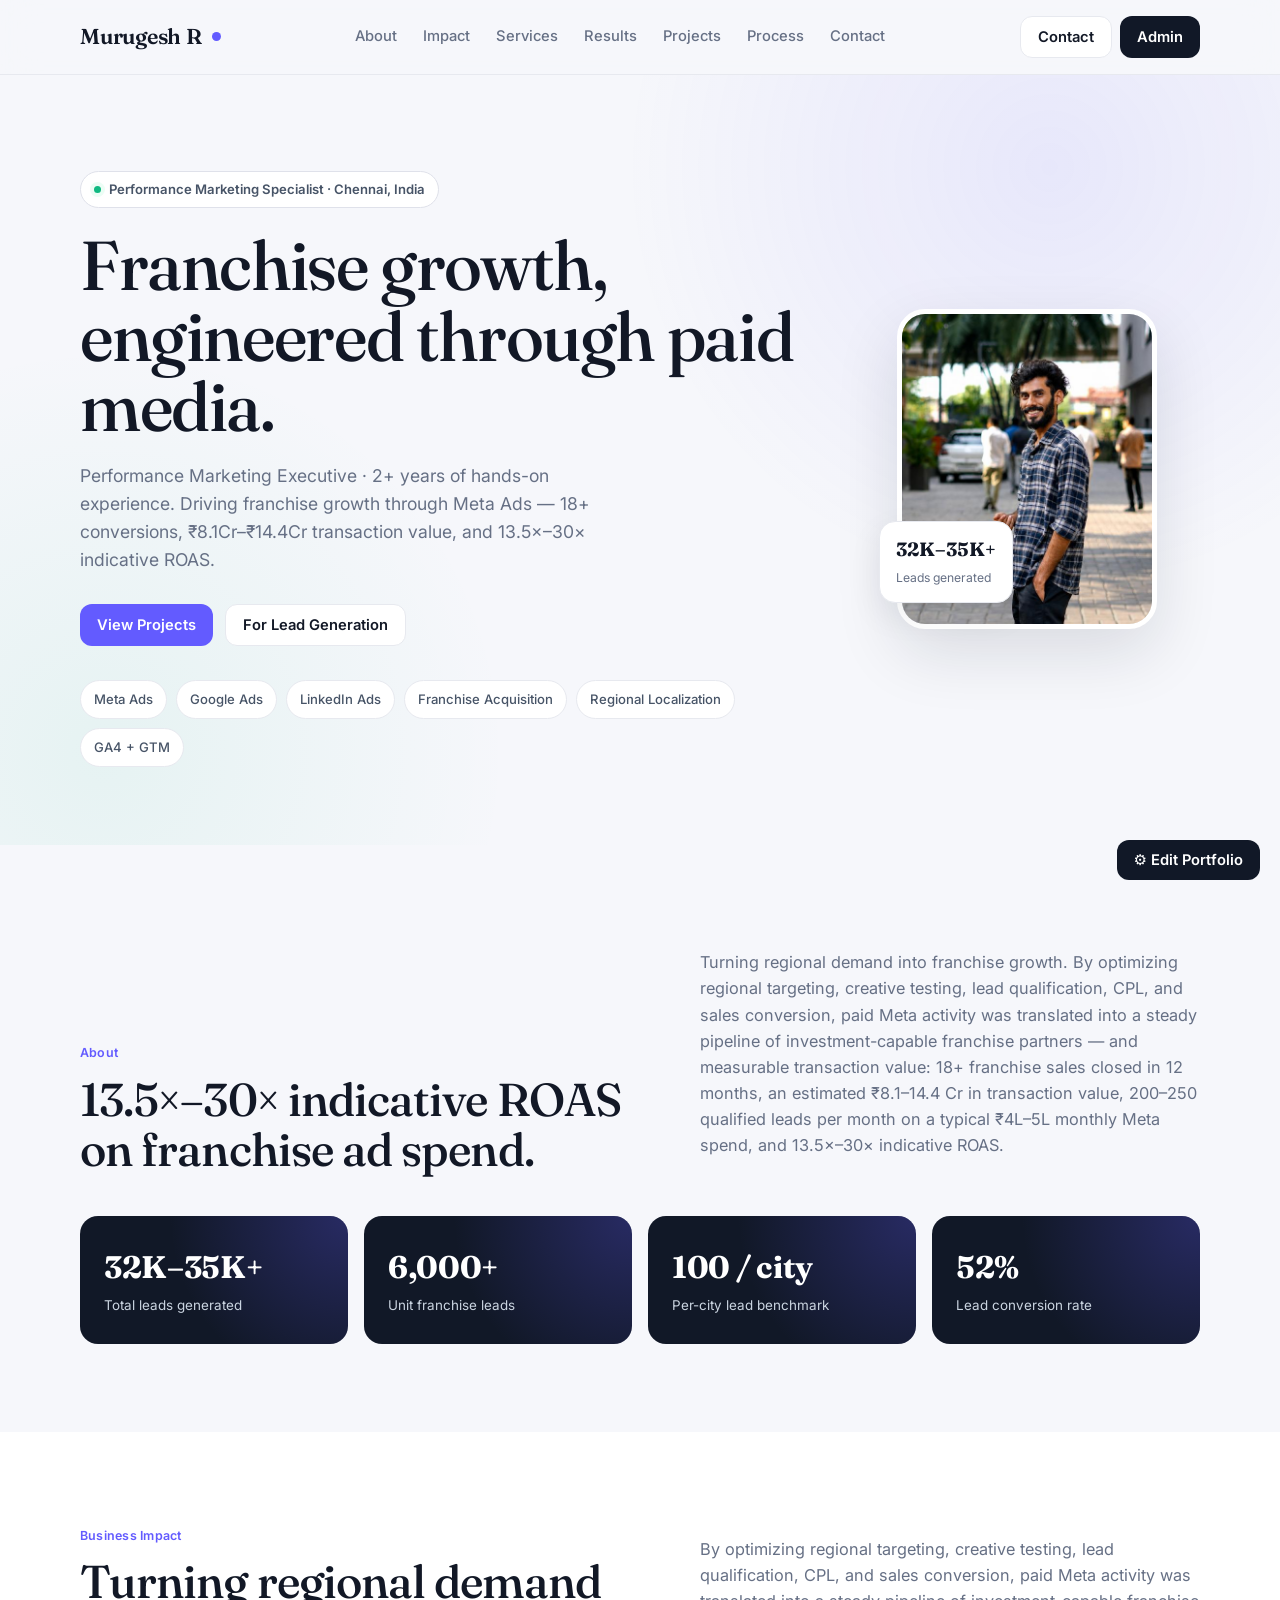
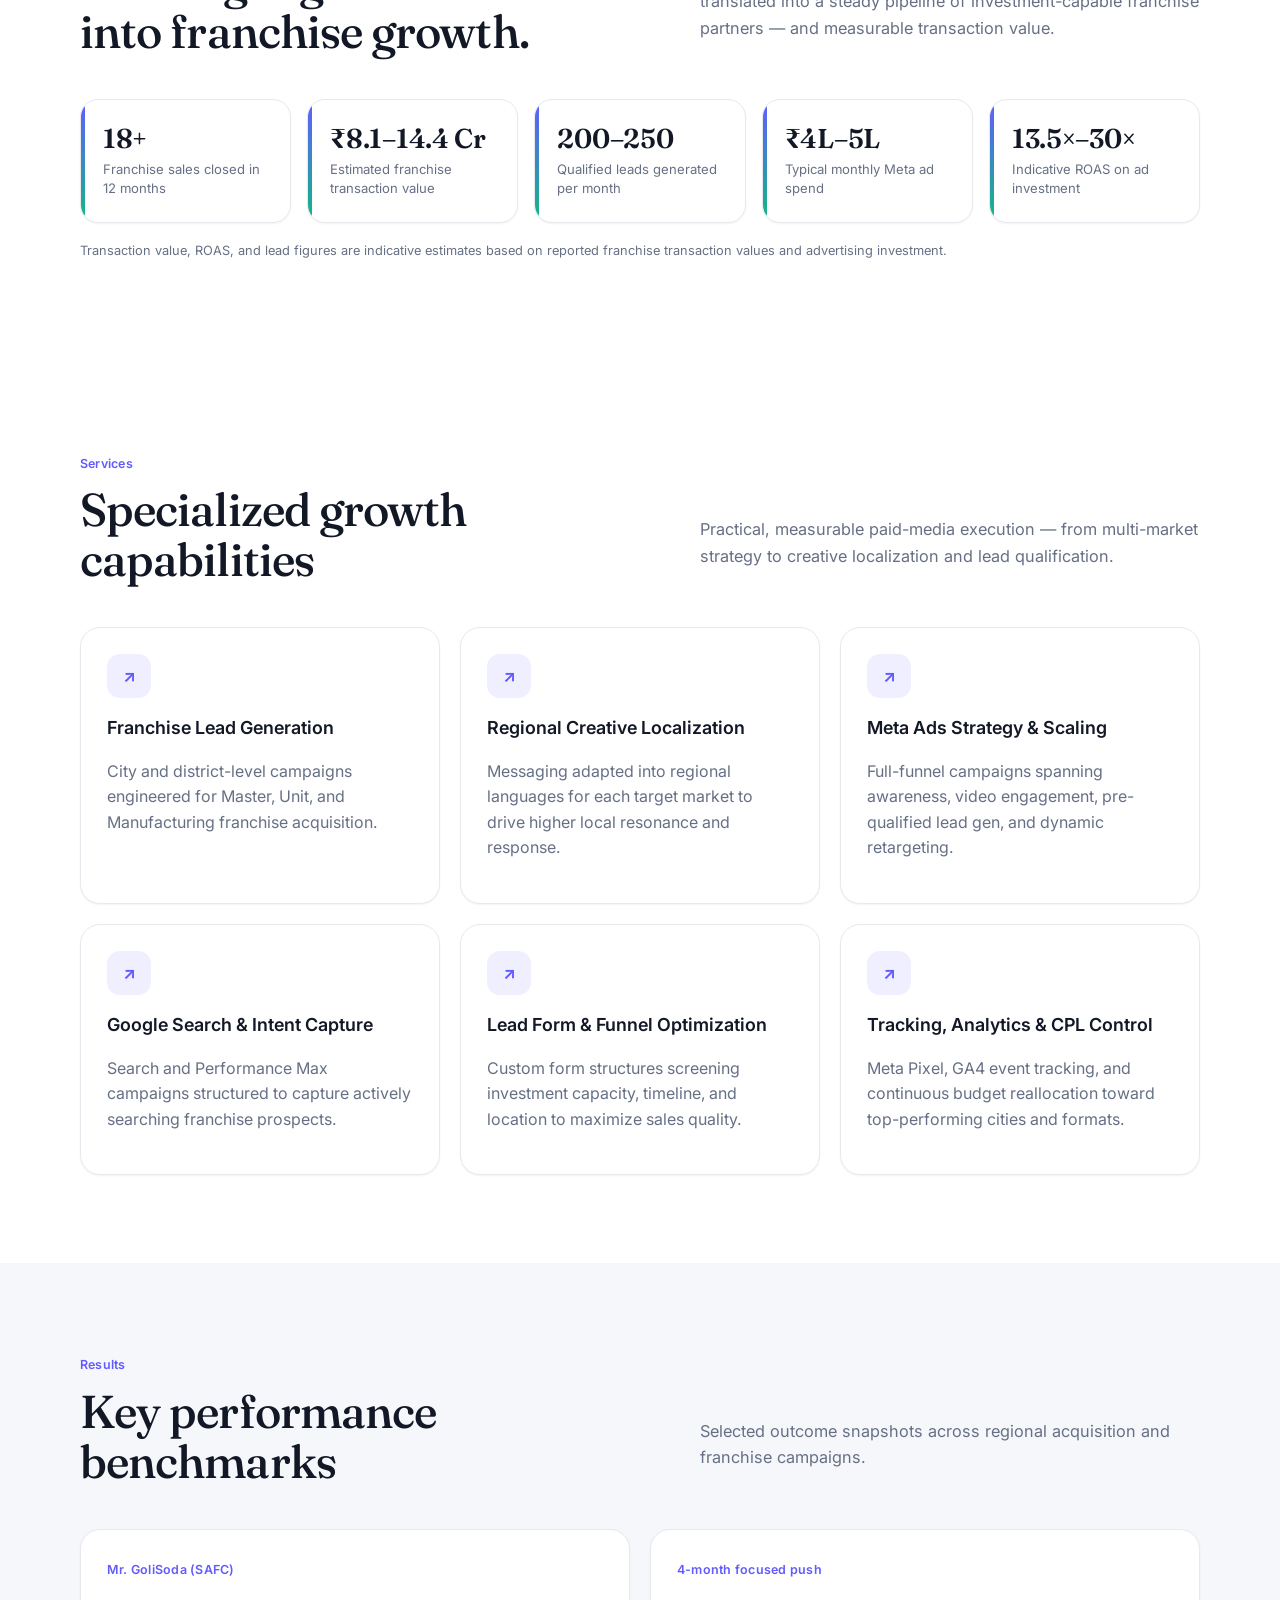
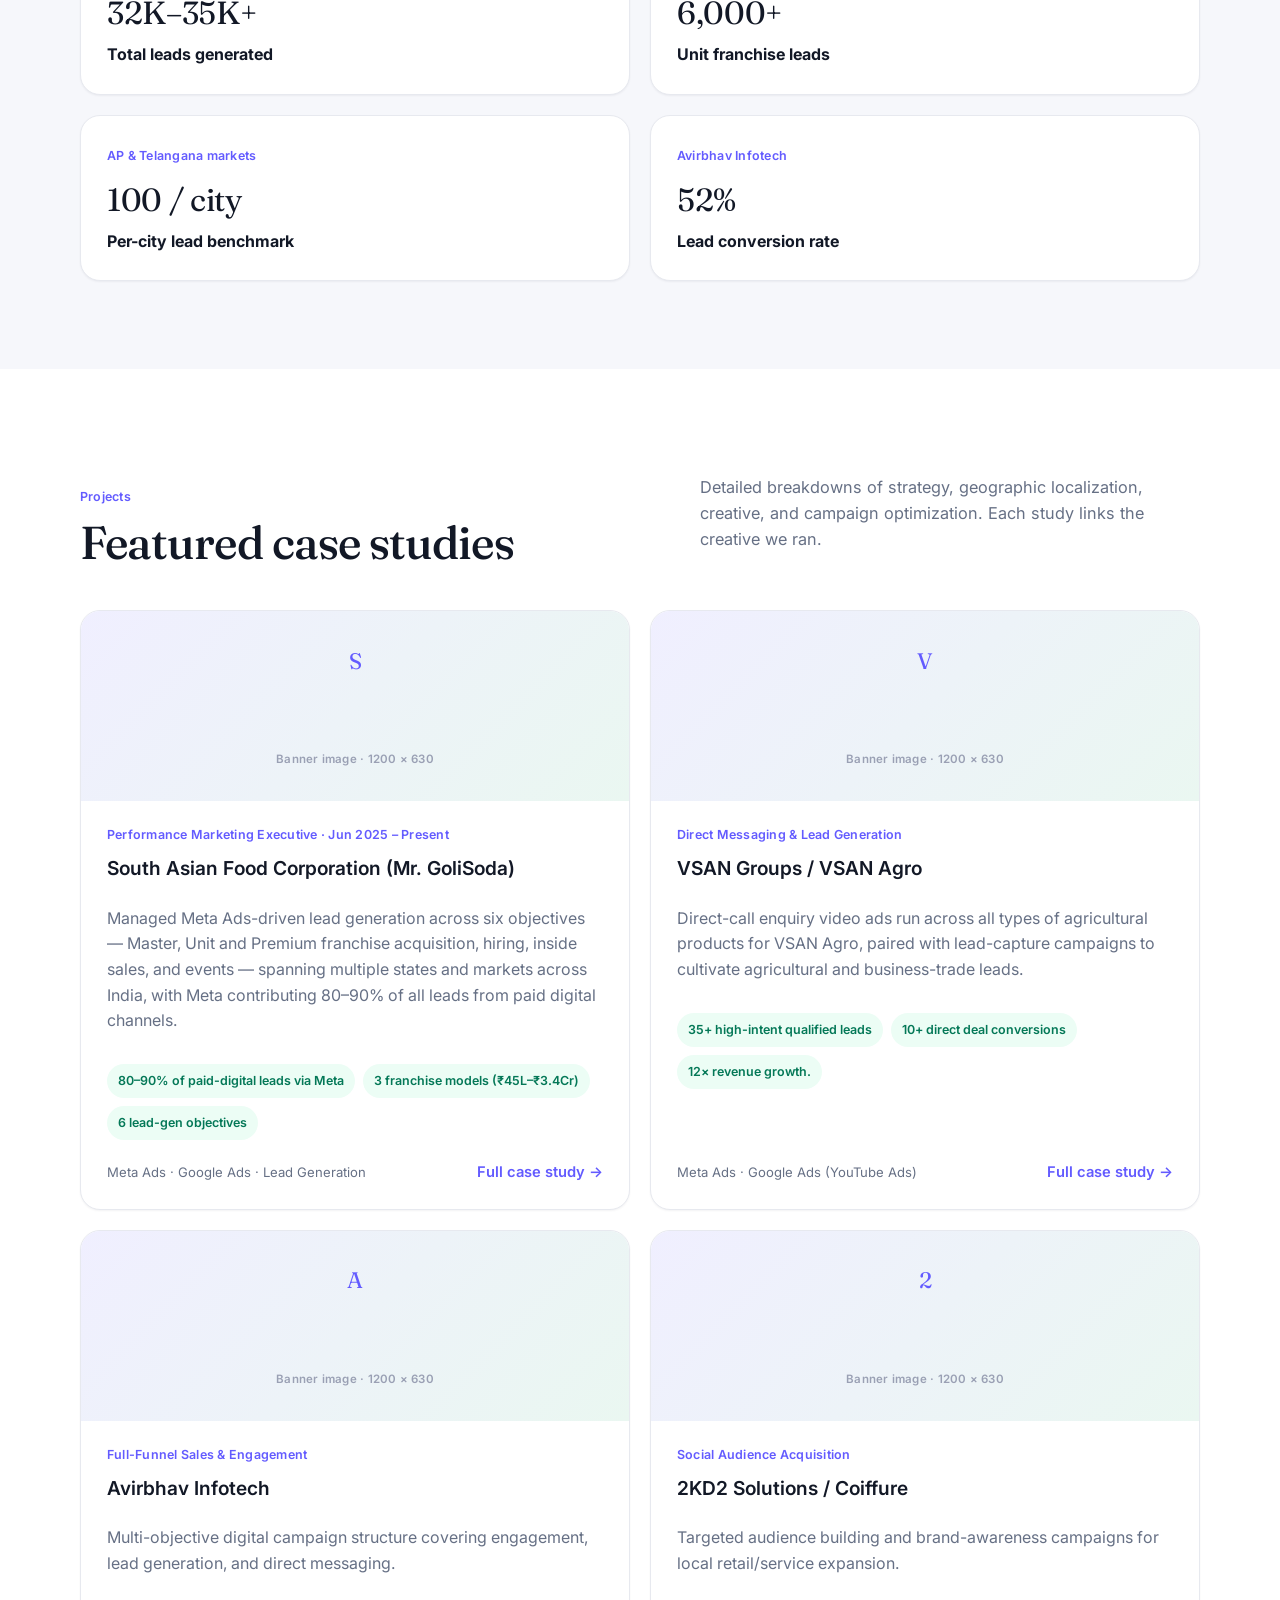
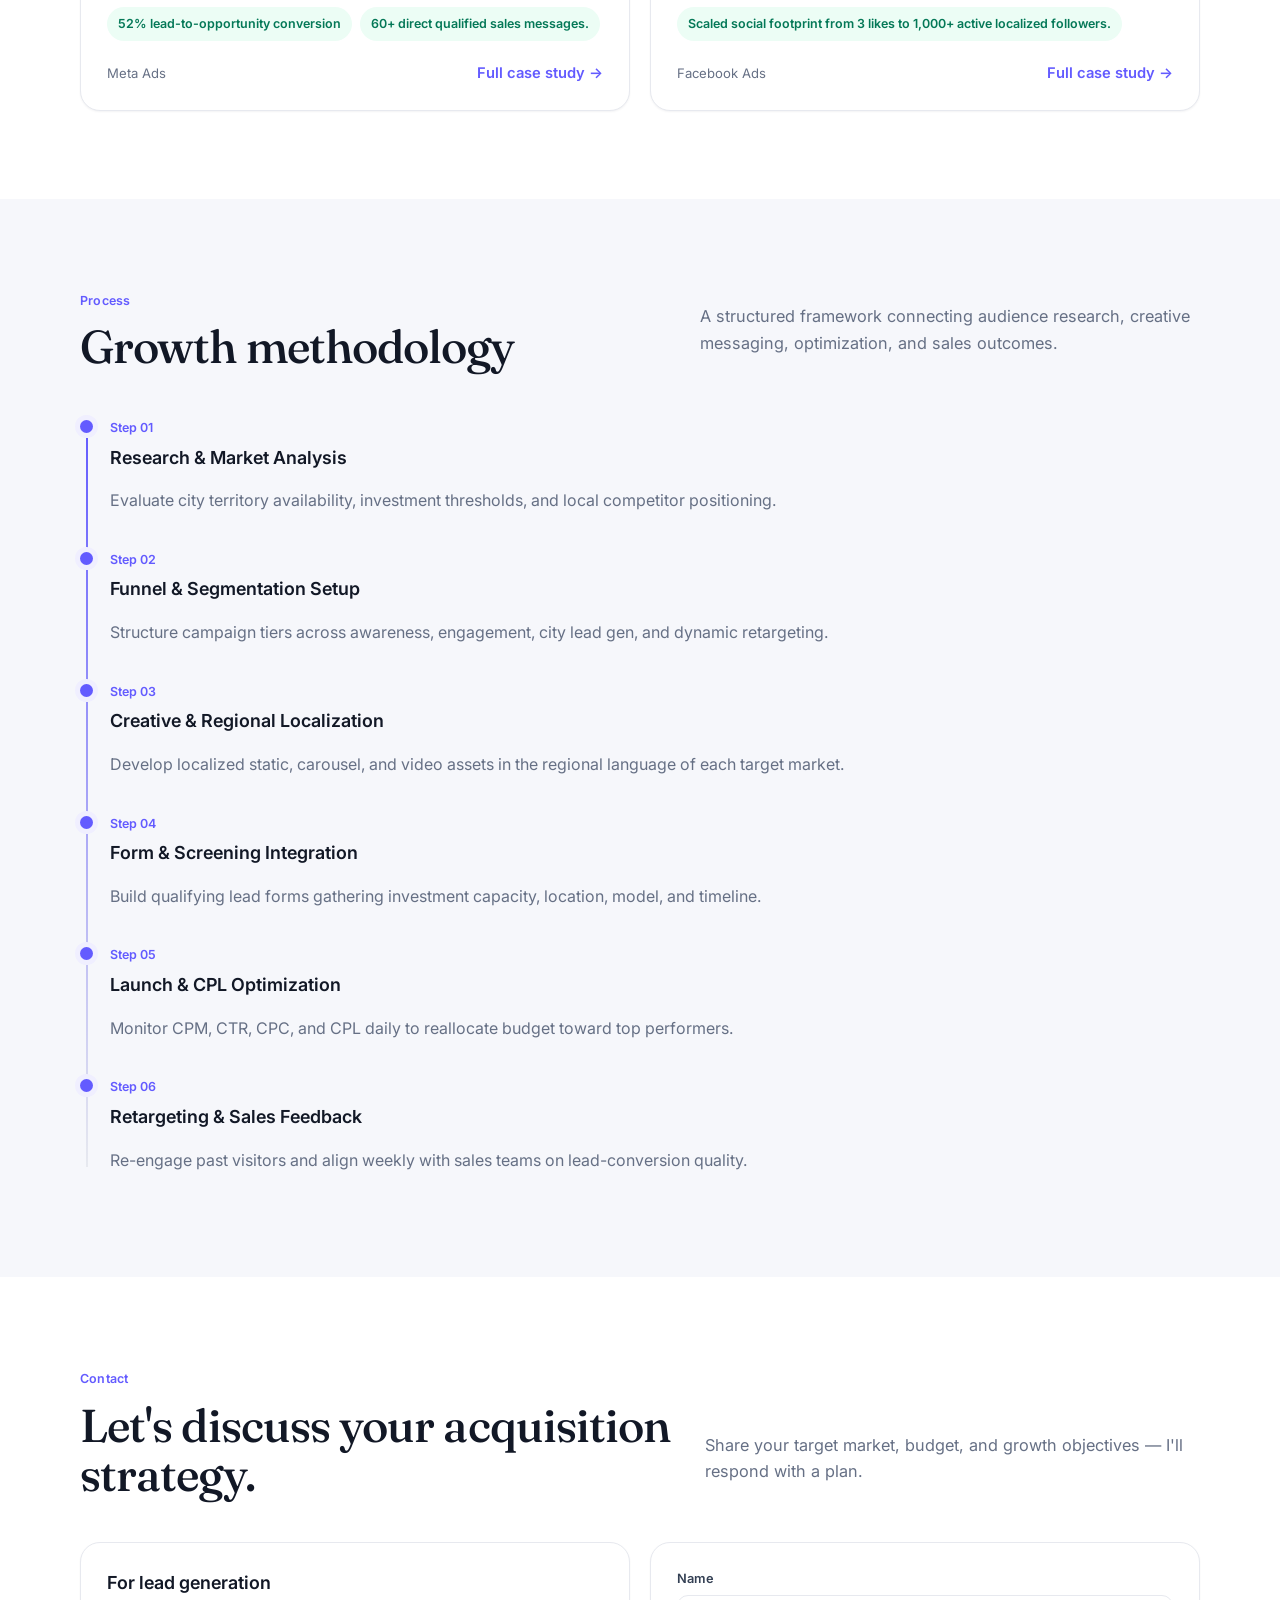
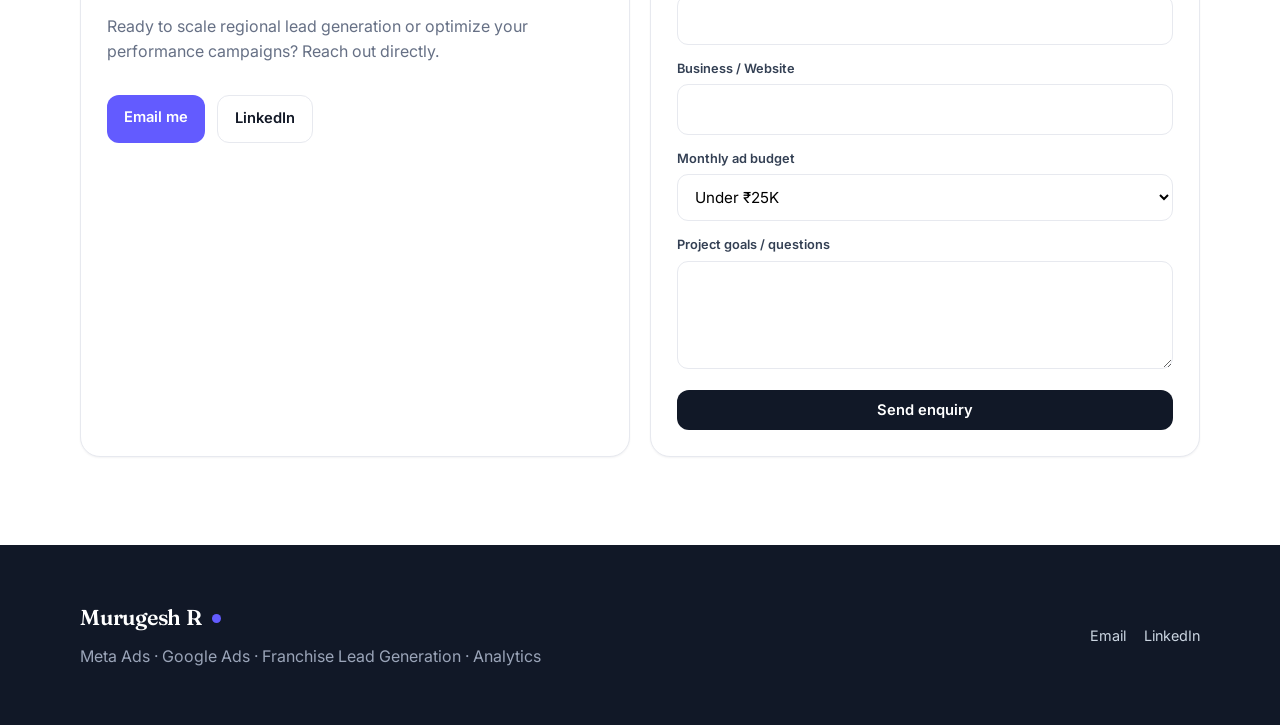
==== commit 680790c4: "Update website" ====
--- a/murugesh-portfolio.html
+++ b/murugesh-portfolio.html
@@ -474,7 +474,8 @@
 <div class="modal" id="modal"><div class="modalbox"><button class="modalclose" onclick="closeModal()">×</button><div id="modalContent"></div></div></div>
 
 <script>
-const DEFAULT_PHOTO = "[data-uri]";
+window.GMAIL_RECEIVER_EMAIL = window.GMAIL_RECEIVER_EMAIL || "rmurugesh126@gmail.com";
+const DEFAULT_PHOTO = "[data-uri]";
 
 const defaultData = {
  profile: {
@@ -1190,60 +1191,33 @@
  const formBusiness = leadBusiness.value.trim();
  const formBudget = leadBudget.value;
  const formMessage = leadMessage.value.trim();
- const recipientEmail = GMAIL_RECEIVER_EMAIL || data.profile.email;
+ const recipientEmail = window.GMAIL_RECEIVER_EMAIL || "rmurugesh126@gmail.com";
 
  if (!formName || !formMessage) {
    alert("Please enter your name and project details before sending.");
    return;
  }
 
- const emailSubject = encodeURIComponent("Performance Marketing Inquiry — " + formName);
- const emailBody = encodeURIComponent(
+ const subject = encodeURIComponent("Performance Marketing Inquiry — " + formName);
+ const body = encodeURIComponent(
    `Name: ${formName}\nBusiness / Website: ${formBusiness || "Not provided"}\nBudget: ${formBudget || "Not provided"}\n\nProject goals / questions:\n${formMessage}`
  );
 
- if (
-   typeof EMAILJS_SERVICE_ID === "undefined" ||
-   EMAILJS_SERVICE_ID === "YOUR_SERVICE_ID" ||
-   typeof EMAILJS_TEMPLATE_ID === "undefined" ||
-   EMAILJS_TEMPLATE_ID === "YOUR_TEMPLATE_ID"
- ) {
+ // Open the user's mail client with the lead details filled in.
+ window.location.href = `mailto:${recipientEmail}?subject=${subject}&body=${body}`;
+
+ if (btn) {
+   btn.textContent = "✓ Form submitted successfully!";
+   btn.disabled = true;
+ }
+ e.target.reset();
+
+ setTimeout(() => {
    if (btn) {
-     btn.textContent = "Opening Gmail…";
-     btn.disabled = true;
+     btn.textContent = originalText;
+     btn.disabled = false;
    }
-   window.location.href = `mailto:${recipientEmail}?subject=${emailSubject}&body=${emailBody}`;
-   setTimeout(() => {
-     if (btn) {
-       btn.textContent = originalText;
-       btn.disabled = false;
-     }
-   }, 1500);
-   return;
- }
-
- if (btn) { btn.textContent = "Sending…"; btn.disabled = true; }
-
- const templateParams = {
-   from_name: formName,
-   business: formBusiness,
-   budget: formBudget,
-   message: formMessage,
-   reply_to: recipientEmail,
-   to_email: recipientEmail,
- };
-
- emailjs.send(EMAILJS_SERVICE_ID, EMAILJS_TEMPLATE_ID, templateParams)
-   .then(() => {
-     e.target.reset();
-     if (btn) { btn.textContent = "✓ Message sent!"; btn.disabled = false; }
-     setTimeout(() => { if (btn) btn.textContent = originalText; }, 4000);
-   })
-   .catch((err) => {
-     console.error("EmailJS error:", err);
-     if (btn) { btn.textContent = "Send failed — try again"; btn.disabled = false; }
-     setTimeout(() => { if (btn) btn.textContent = originalText; }, 4000);
-   });
+ }, 3000);
 }
 
 render();
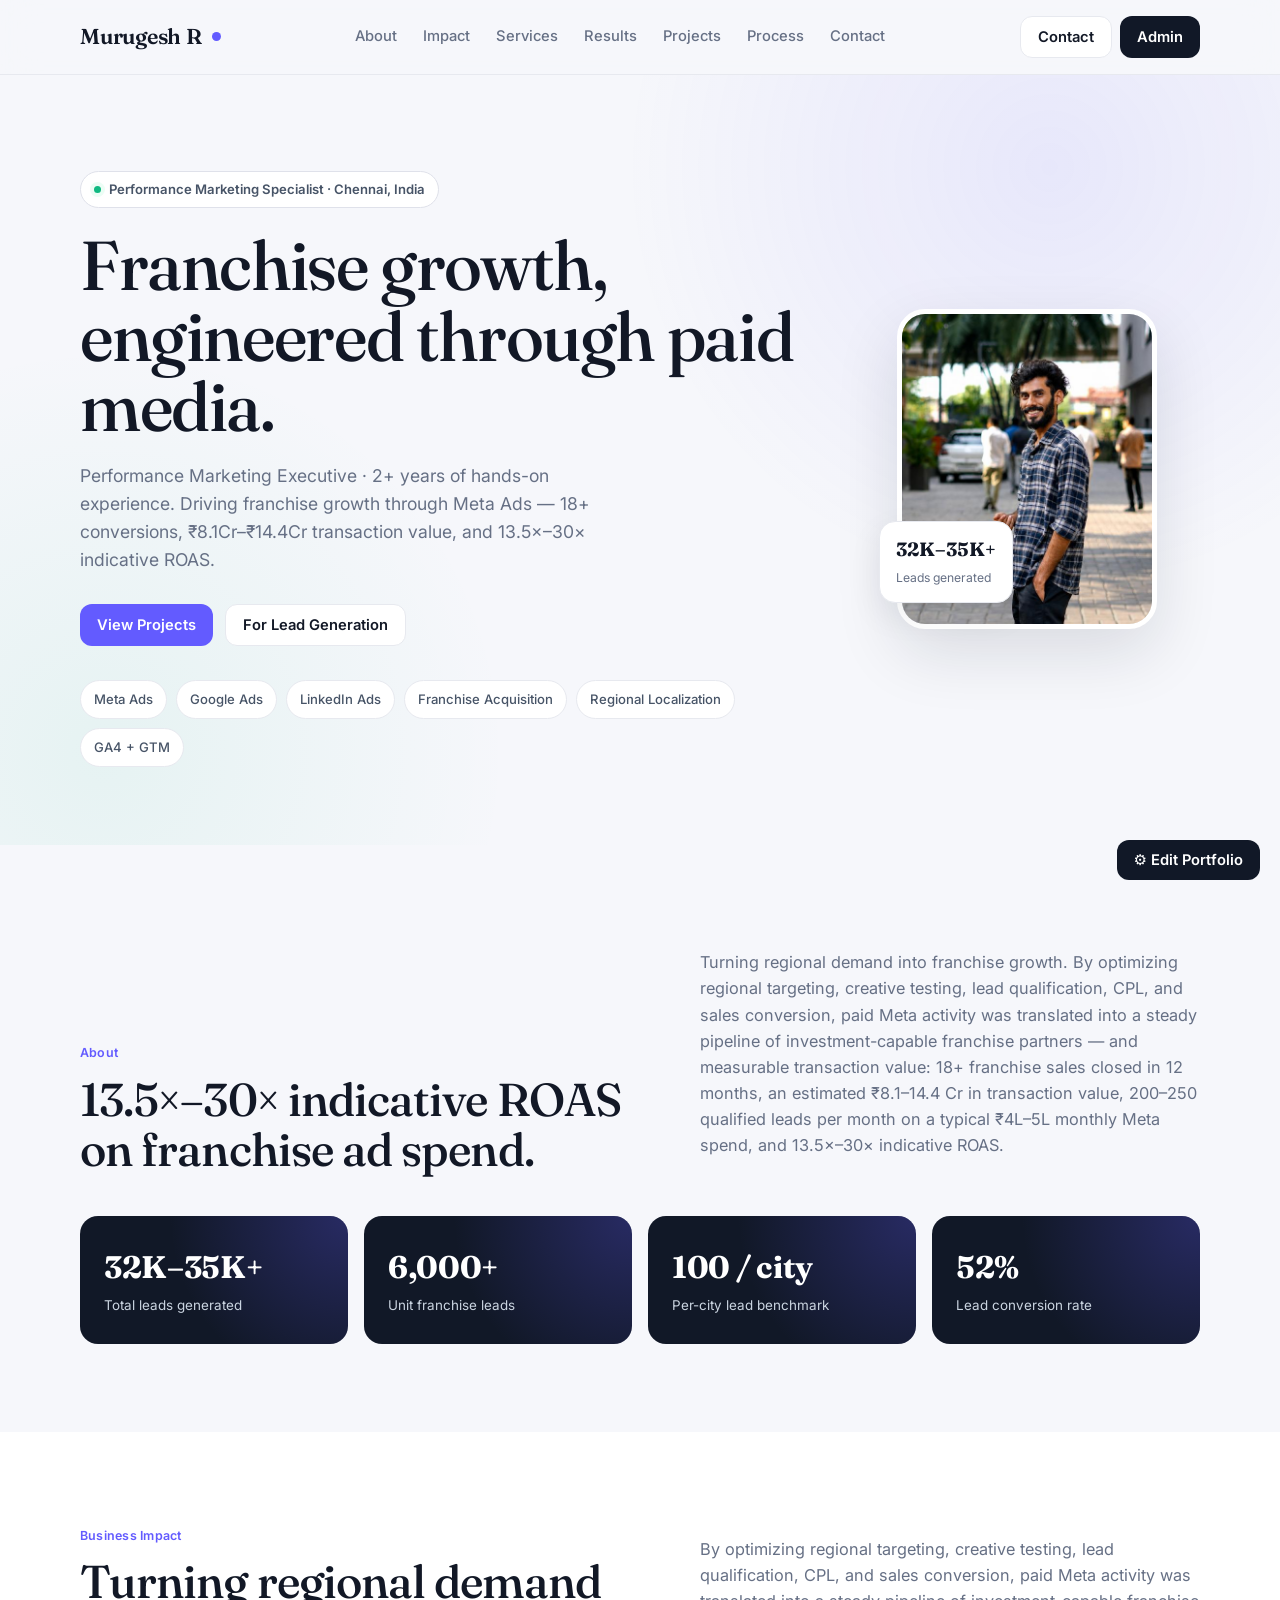
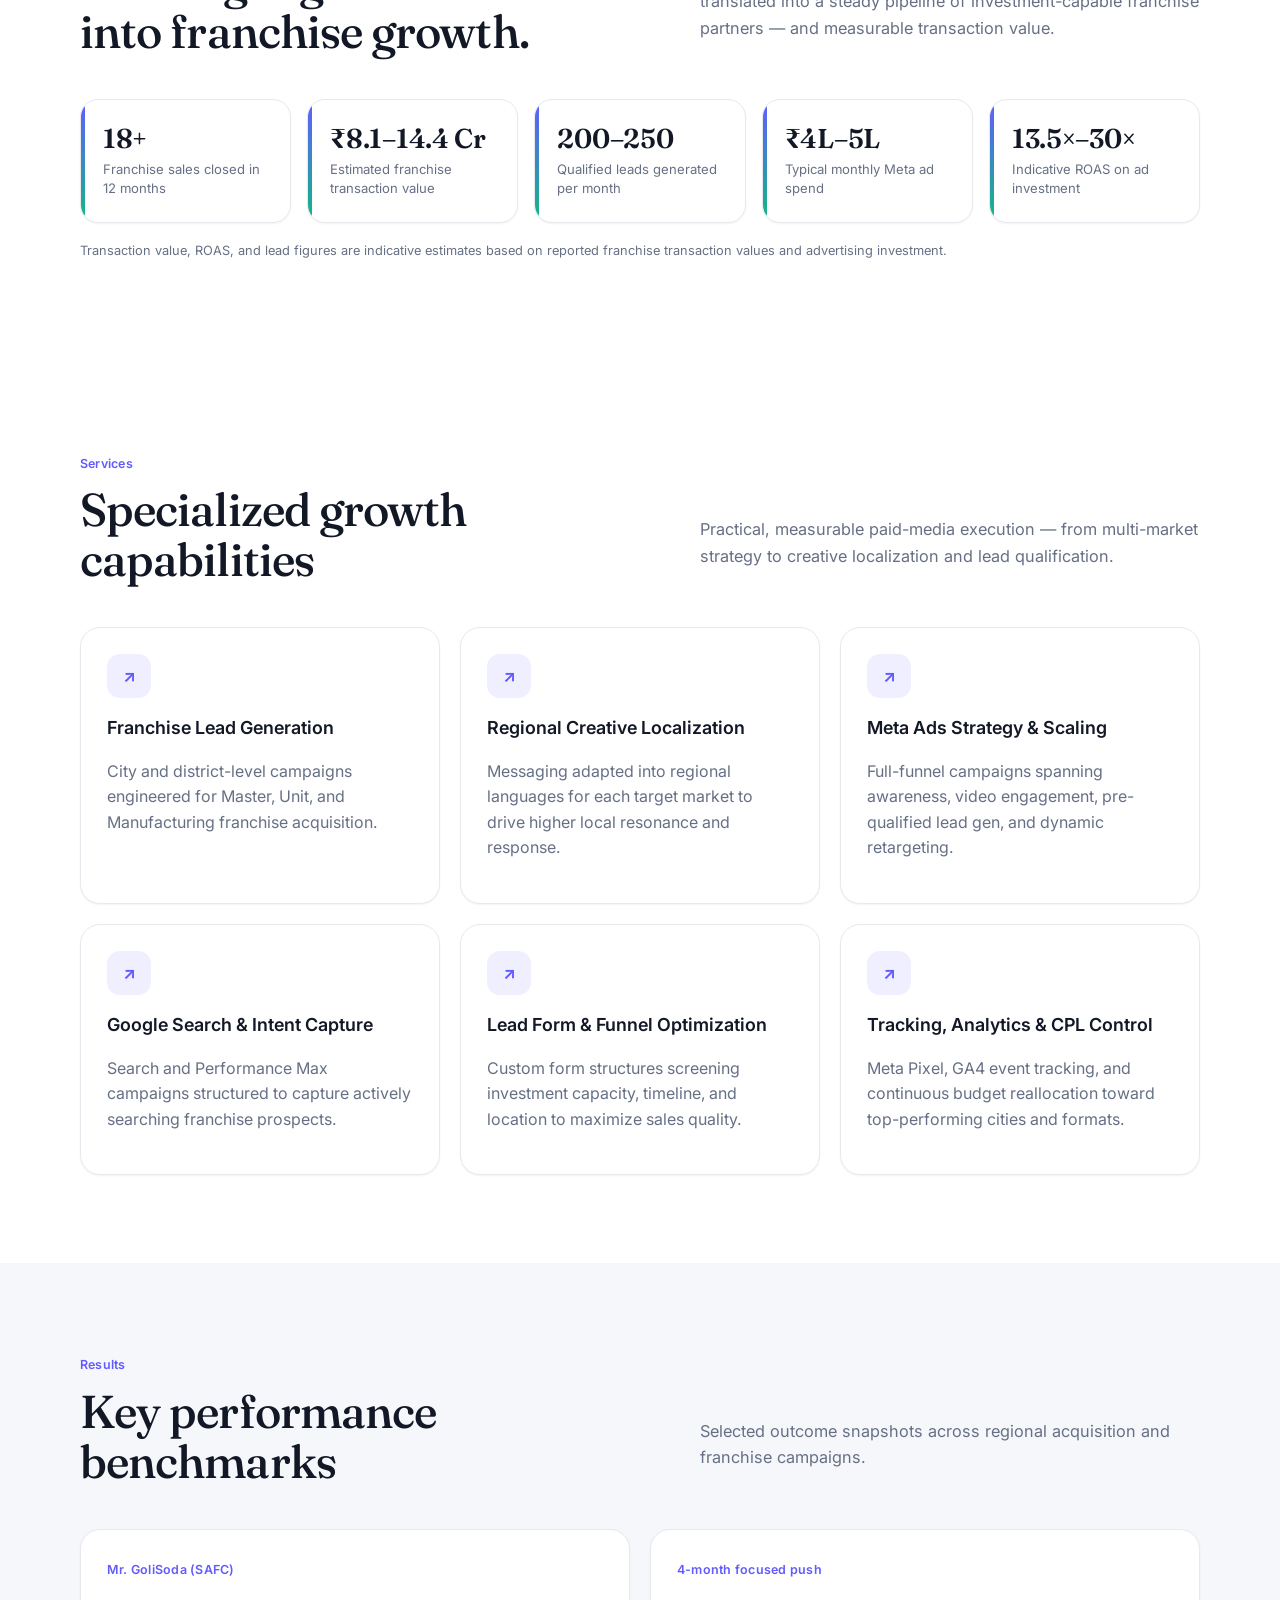
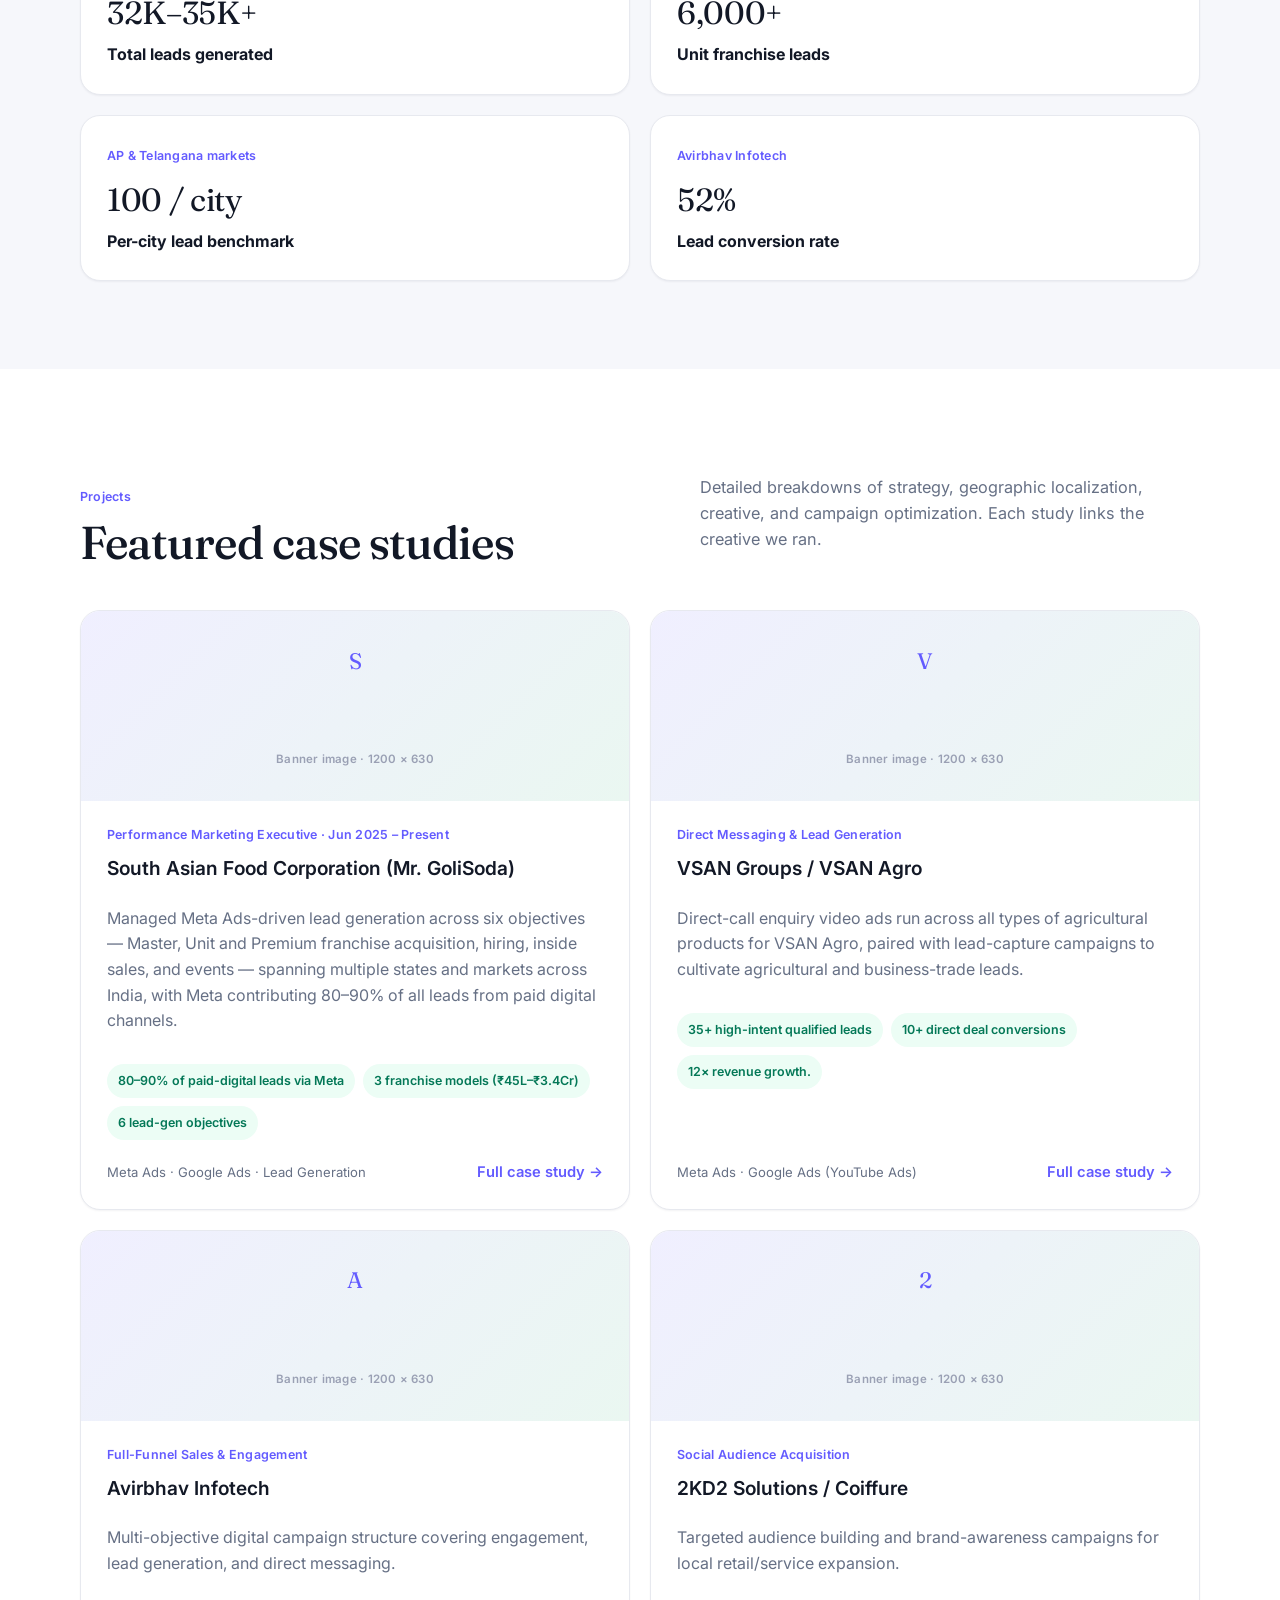
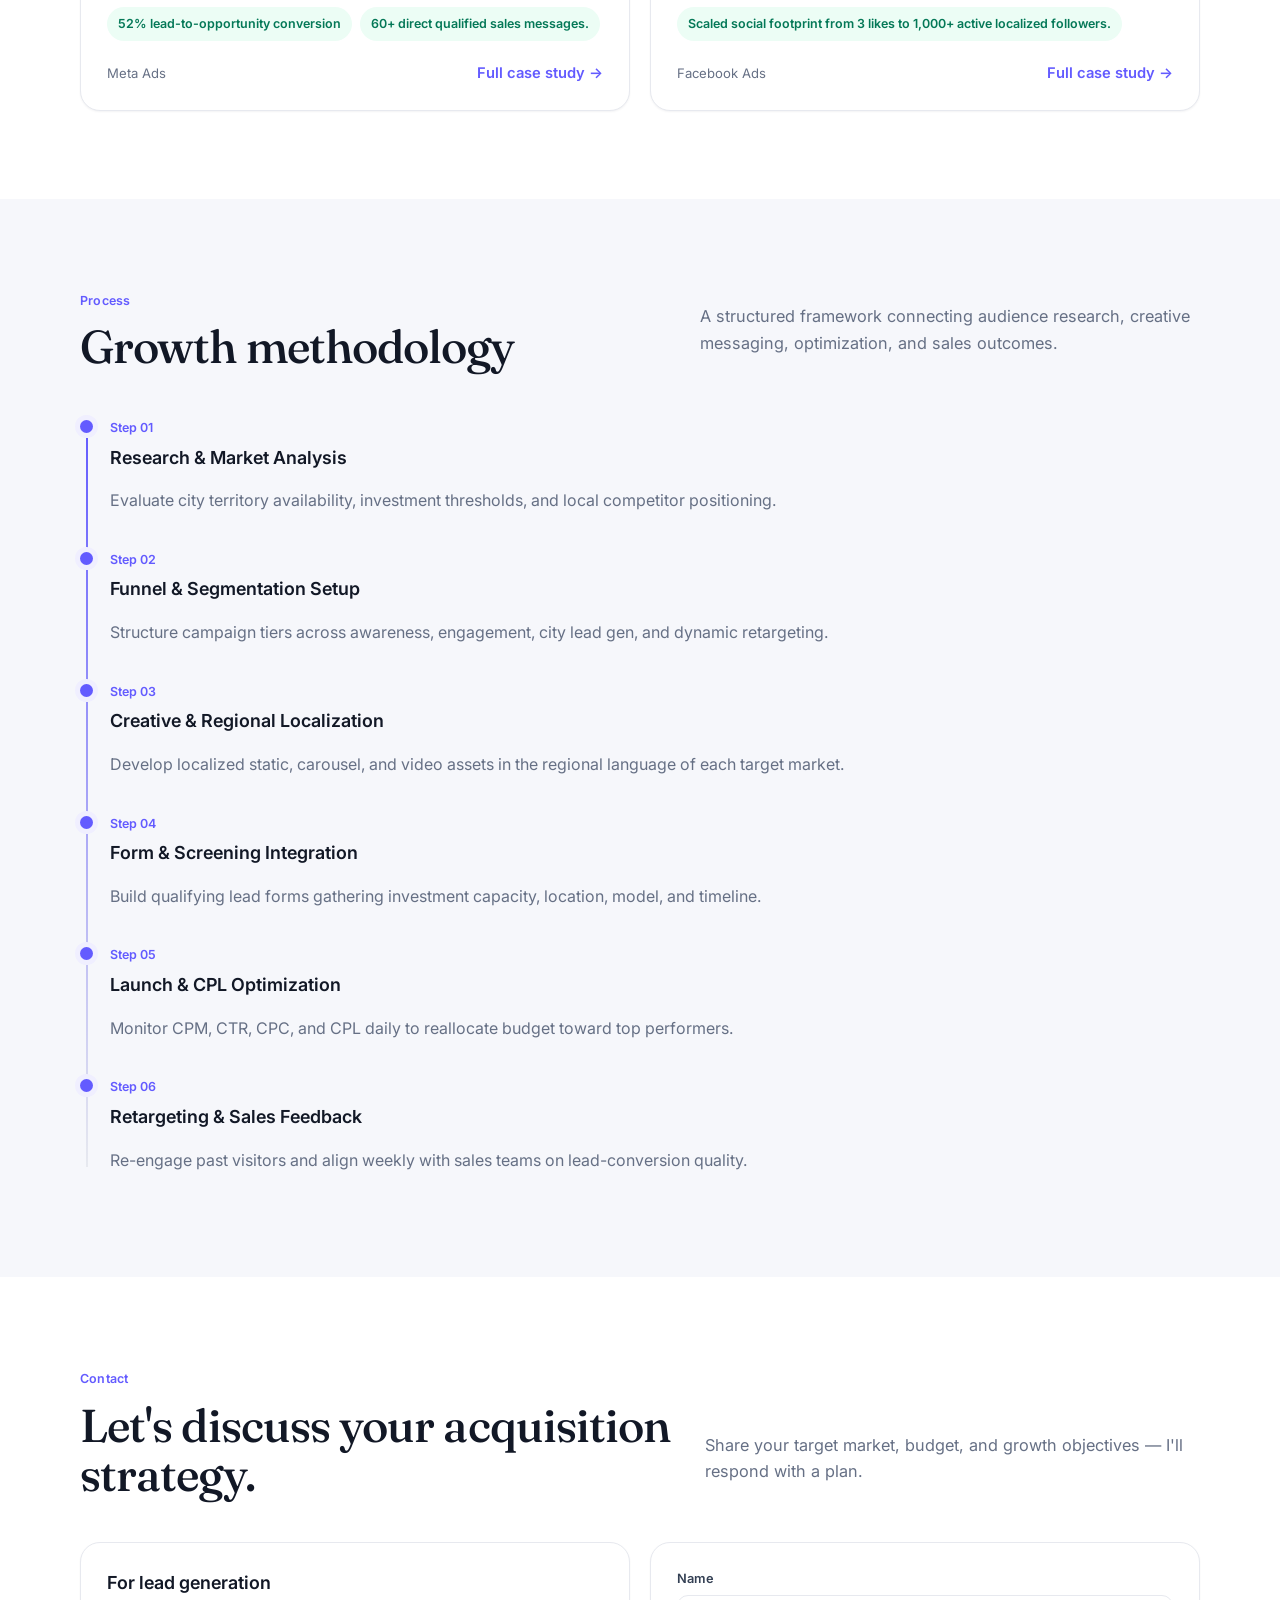
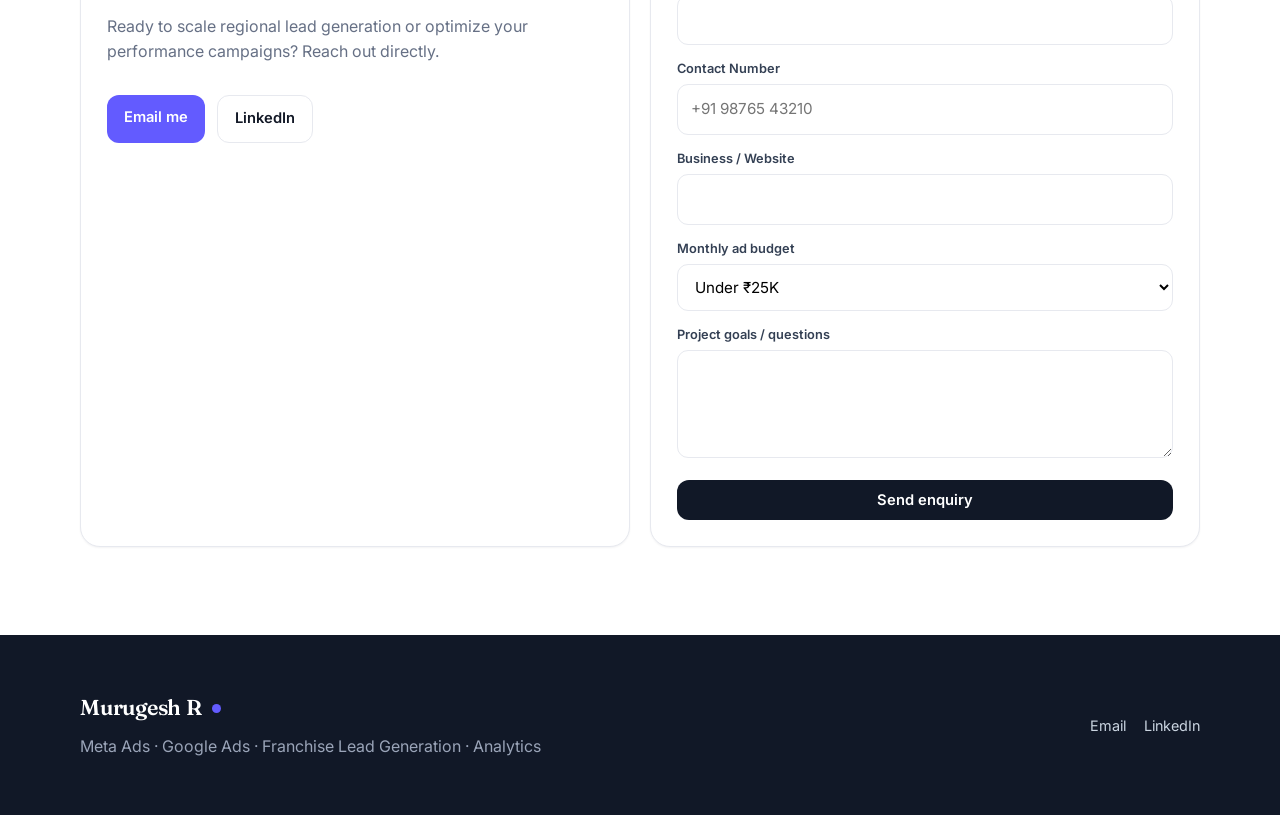
==== commit 40411fcb: "Add contact number field and email fallback fix" ====
--- a/murugesh-portfolio.html
+++ b/murugesh-portfolio.html
@@ -430,6 +430,7 @@
     <div class="card">
       <form class="form" onsubmit="submitLead(event)">
         <div><label>Name</label><input id="leadName" required></div>
+        <div><label>Contact Number</label><input id="leadPhone" type="tel" placeholder="+91 98765 43210"></div>
         <div><label>Business / Website</label><input id="leadBusiness"></div>
         <div><label>Monthly ad budget</label>
           <select id="leadBudget">
